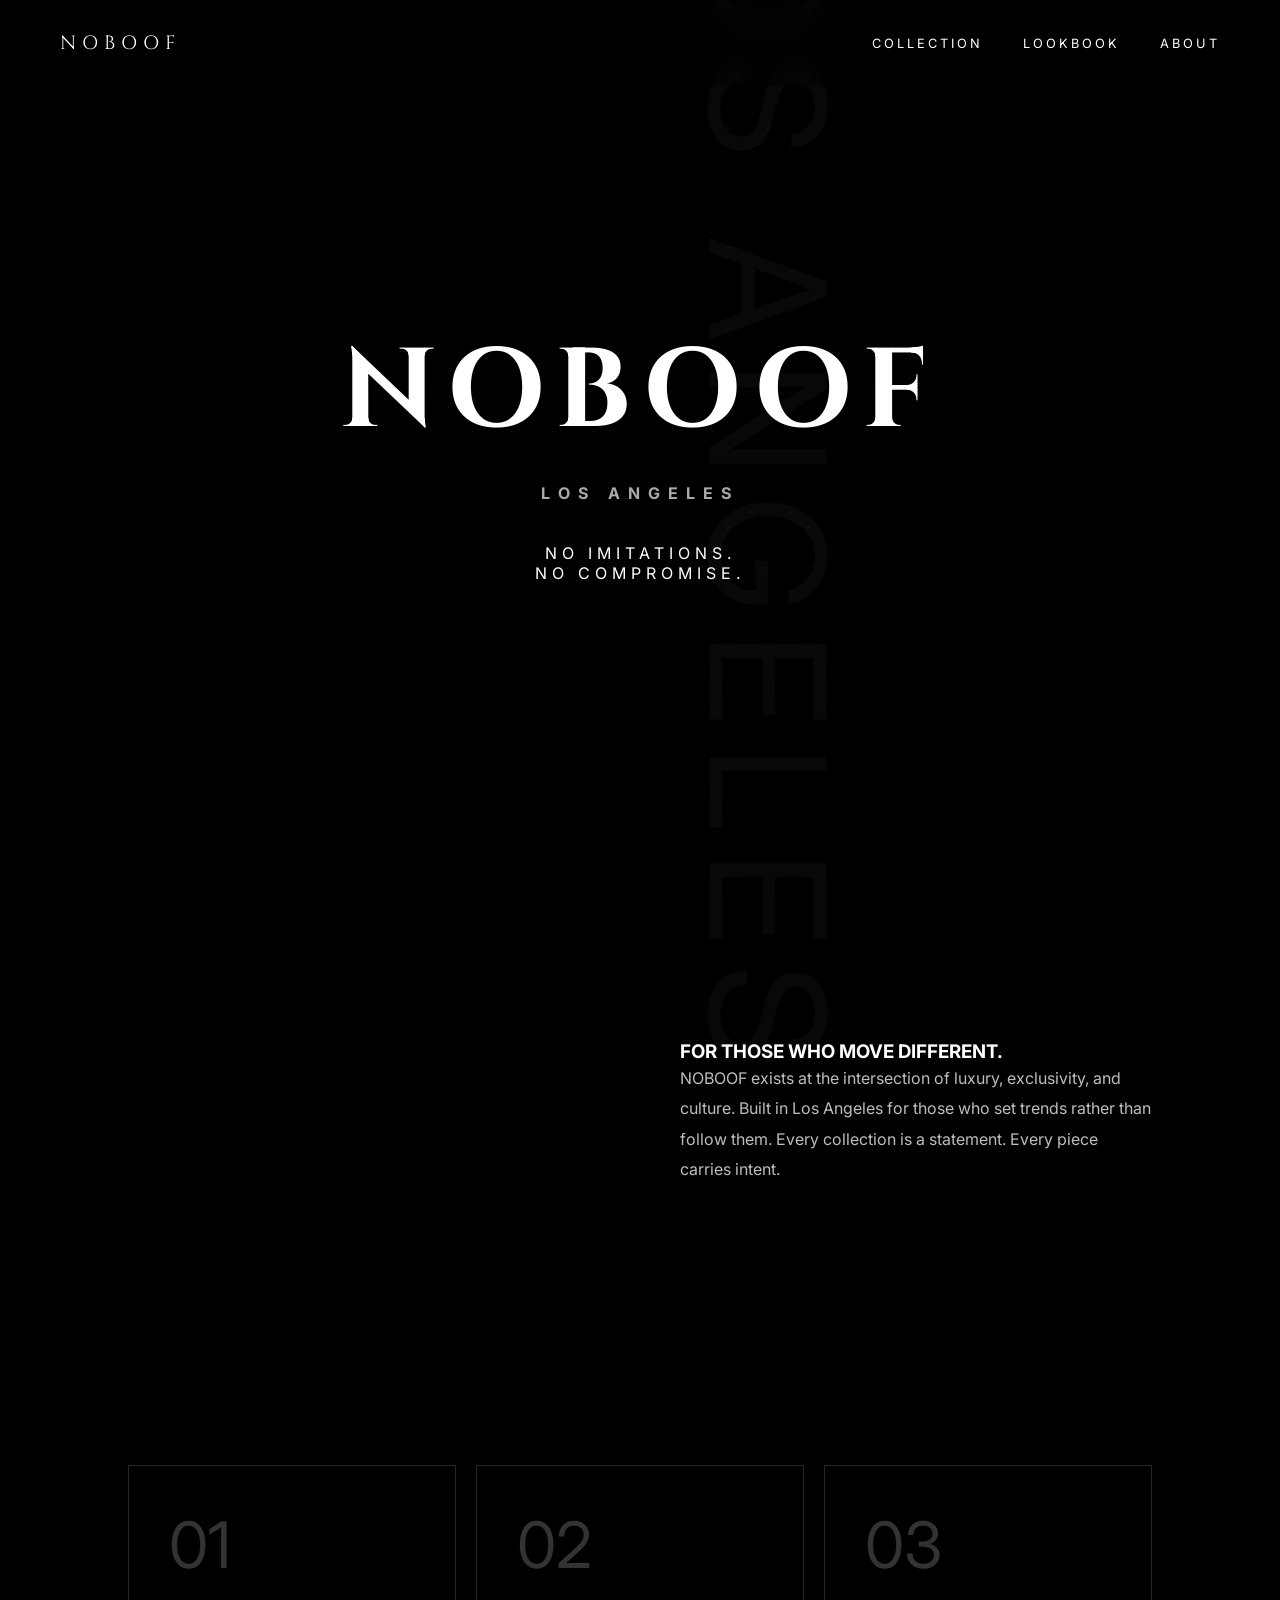
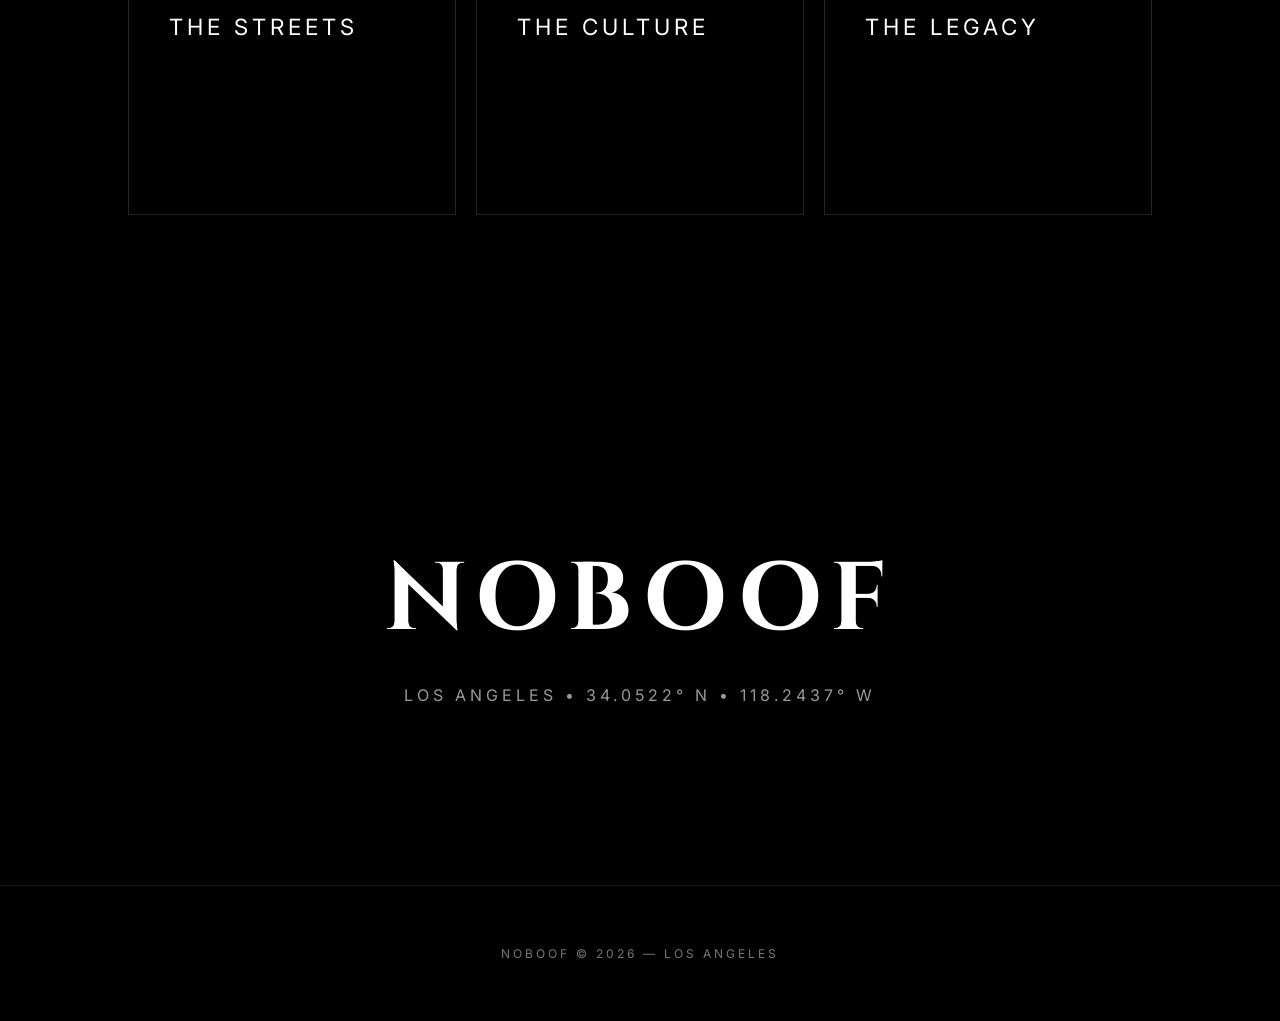
==== index.html @ e92925f7 "Create index.html" ====
<!DOCTYPE html>
<html lang="en">
<head>
<meta charset="UTF-8">
<meta name="viewport" content="width=device-width, initial-scale=1.0">
<title>NOBOOF | Los Angeles</title>

<link rel="preconnect" href="https://fonts.googleapis.com">
<link rel="preconnect" href="https://fonts.gstatic.com" crossorigin>
<link href="https://fonts.googleapis.com/css2?family=Cinzel:wght@400;500;700&family=Inter:wght@300;400;500&display=swap" rel="stylesheet">

<style>

*{
    margin:0;
    padding:0;
    box-sizing:border-box;
}

html{
    scroll-behavior:smooth;
}

body{
    background:#000;
    color:#fff;
    font-family:'Inter',sans-serif;
    overflow-x:hidden;
}

/* Grain Overlay */

body::before{
    content:"";
    position:fixed;
    inset:0;
    opacity:.05;
    pointer-events:none;
    background-image:
    radial-gradient(circle at 20% 20%,white 1px,transparent 1px),
    radial-gradient(circle at 80% 80%,white 1px,transparent 1px);
    background-size:40px 40px;
}

/* Navigation */

nav{
    position:fixed;
    top:0;
    left:0;
    width:100%;
    padding:30px 60px;
    display:flex;
    justify-content:space-between;
    align-items:center;
    z-index:100;
    backdrop-filter:blur(12px);
}

.logo{
    font-family:'Cinzel',serif;
    letter-spacing:6px;
    font-size:1.2rem;
}

.nav-links{
    display:flex;
    gap:40px;
    text-transform:uppercase;
    font-size:.8rem;
    letter-spacing:3px;
}

.nav-links a{
    color:white;
    text-decoration:none;
}

/* Hero */

.hero{
    height:100vh;
    display:flex;
    align-items:center;
    justify-content:center;
    text-align:center;
    position:relative;
}

.hero-content{
    z-index:2;
}

.hero h1{
    font-family:'Cinzel',serif;
    font-size:7rem;
    letter-spacing:12px;
    font-weight:700;
}

.hero h2{
    font-size:1rem;
    letter-spacing:8px;
    margin-top:15px;
    color:#aaa;
}

.hero p{
    margin-top:40px;
    font-size:1rem;
    letter-spacing:5px;
    text-transform:uppercase;
}

.bg-text{
    position:absolute;
    right:-120px;
    top:50%;
    transform:translateY(-50%) rotate(90deg);
    font-size:10rem;
    color:rgba(255,255,255,.03);
    letter-spacing:20px;
    white-space:nowrap;
}

/* Section */

.section{
    padding:140px 10%;
}

.split{
    display:grid;
    grid-template-columns:1fr 1fr;
    gap:80px;
    align-items:center;
}

<div class="image-box">
    <img src="noboof-shirt.jpg" alt="NOBOOF Model">
</div>
    .image-box{
    height:600px;
    overflow:hidden;
    border:1px solid rgba(255,255,255,.15);
}

.image-box img{
    width:100%;
    height:100%;
    object-fit:cover;
    display:block;
}.image-box img{
    width:100%;
    height:100%;
    object-fit:cover;
    filter:contrast(1.05) brightness(.95);
    transition:.6s ease;
}

.image-box:hover img{
    transform:scale(1.03);
}
}

.statement h3{
    font-family:'Cinzel',serif;
    font-size:3rem;
    margin-bottom:30px;
}

.statement p{
    color:#bdbdbd;
    line-height:1.9;
    max-width:500px;
}

/* Panels */

.panels{
    display:grid;
    grid-template-columns:repeat(3,1fr);
    gap:20px;
}

.panel{
    border:1px solid rgba(255,255,255,.15);
    min-height:350px;
    padding:40px;
    transition:.4s;
}

.panel:hover{
    background:#fff;
    color:#000;
}

.panel-number{
    font-size:4rem;
    opacity:.2;
}

.panel-title{
    margin-top:30px;
    font-size:1.4rem;
    letter-spacing:4px;
}

/* Coordinates */

.coordinates{
    text-align:center;
    padding:180px 10%;
}

.coordinates h2{
    font-family:'Cinzel',serif;
    font-size:6rem;
    letter-spacing:10px;
}

.coordinates p{
    margin-top:20px;
    color:#999;
    letter-spacing:4px;
}

/* Footer */

footer{
    text-align:center;
    padding:60px;
    border-top:1px solid rgba(255,255,255,.1);
    color:#777;
    letter-spacing:3px;
    text-transform:uppercase;
    font-size:.75rem;
}

@media(max-width:900px){

.hero h1{
    font-size:4rem;
}

.split{
    grid-template-columns:1fr;
}

.panels{
    grid-template-columns:1fr;
}

.coordinates h2{
    font-size:3rem;
}

nav{
    padding:20px;
}

.nav-links{
    gap:15px;
    font-size:.65rem;
}

}

</style>
</head>

<body>

<nav>
    <div class="logo">NOBOOF</div>

    <div class="nav-links">
        <a href="#">Collection</a>
        <a href="#">Lookbook</a>
        <a href="#">About</a>
    </div>
</nav>

<section class="hero">

    <div class="bg-text">
        LOS ANGELES
    </div>

    <div class="hero-content">
        <h1>NOBOOF</h1>

        <h2>LOS ANGELES</h2>

        <p>
            No Imitations.<br>
            No Compromise.
        </p>
    </div>

</section>

<section class="section">

    <div class="split">

        <div class="image-box"></div>

        <div class="statement">

            <h3>
                FOR THOSE WHO MOVE DIFFERENT.
            </h3>

            <p>
                NOBOOF exists at the intersection of luxury,
                exclusivity, and culture. Built in Los Angeles
                for those who set trends rather than follow them.
                Every collection is a statement. Every piece
                carries intent.
            </p>

        </div>

    </div>

</section>

<section class="section">

    <div class="panels">

        <div class="panel">
            <div class="panel-number">01</div>
            <div class="panel-title">THE STREETS</div>
        </div>

        <div class="panel">
            <div class="panel-number">02</div>
            <div class="panel-title">THE CULTURE</div>
        </div>

        <div class="panel">
            <div class="panel-number">03</div>
            <div class="panel-title">THE LEGACY</div>
        </div>

    </div>

</section>

<section class="coordinates">

    <h2>NOBOOF</h2>

    <p>
        LOS ANGELES • 34.0522° N • 118.2437° W
    </p>

</section>

<footer>
    NOBOOF © 2026 — LOS ANGELES
</footer>

</body>
</html>
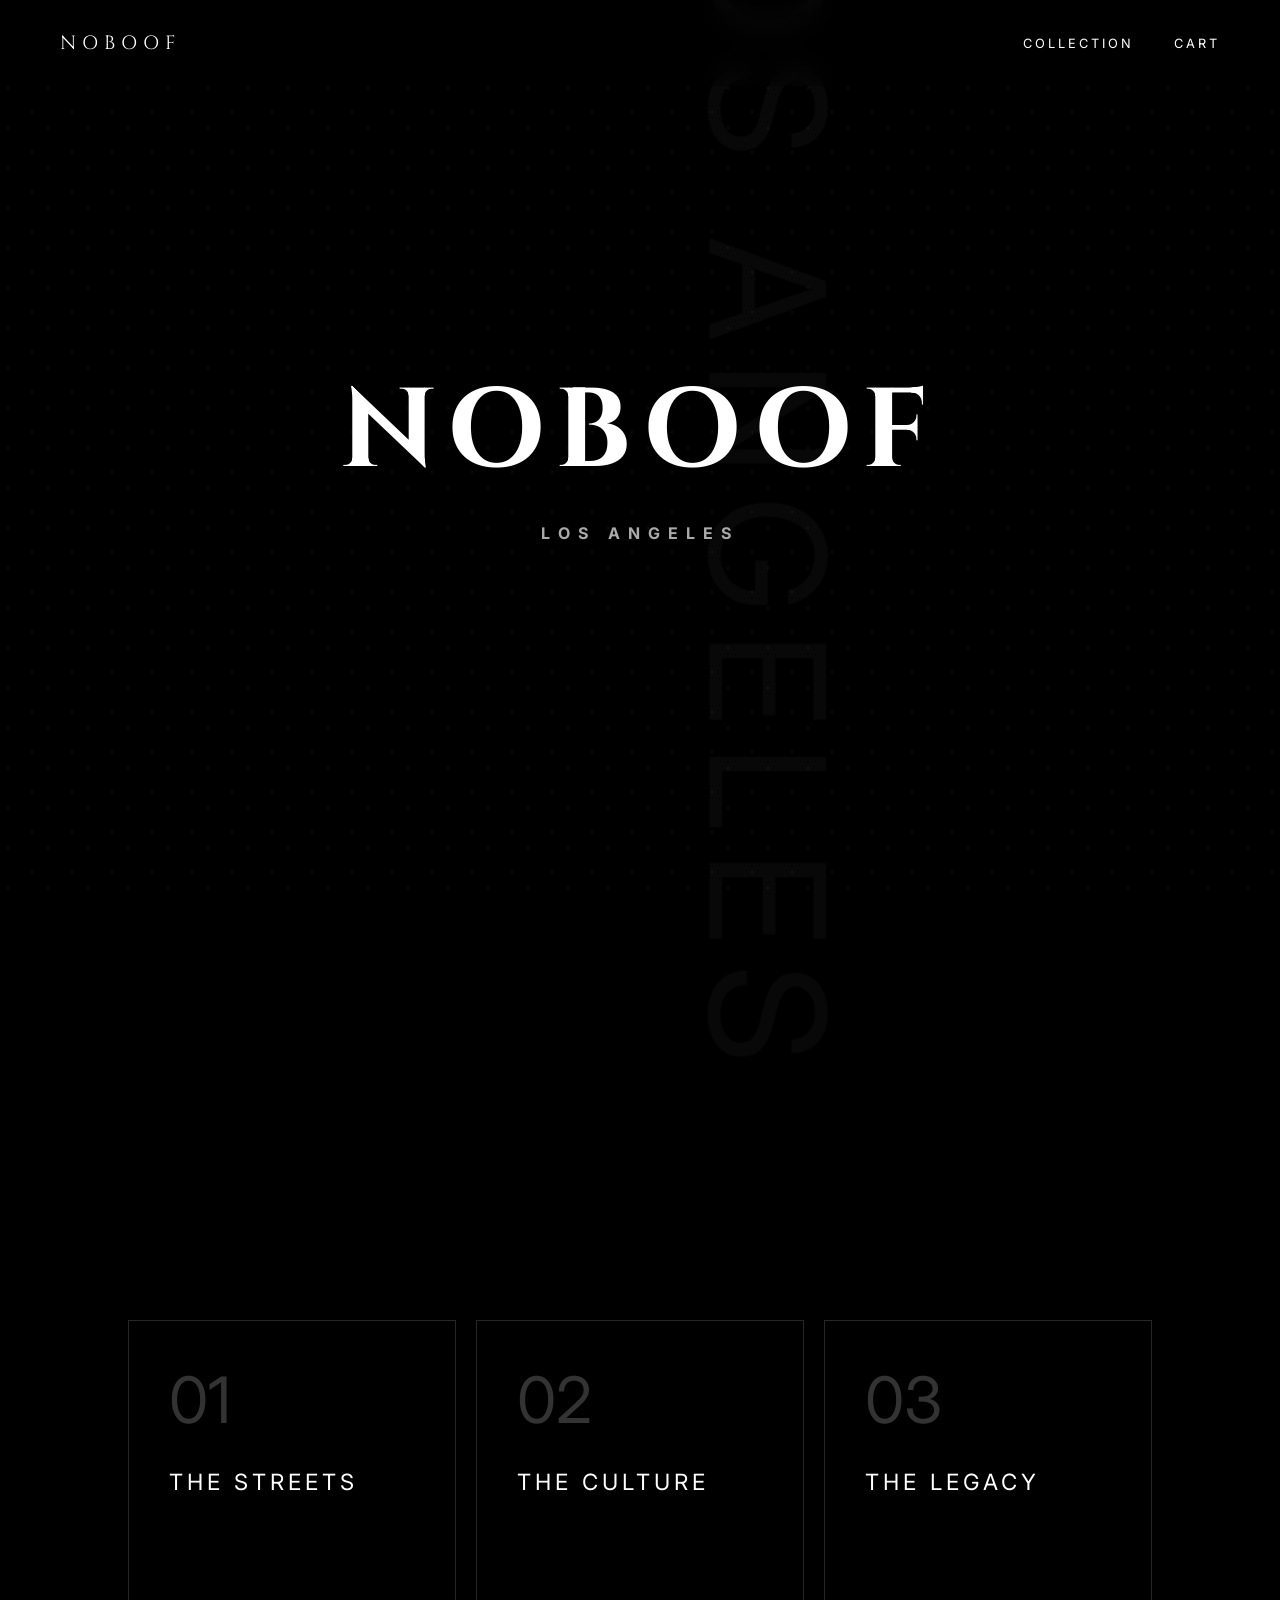
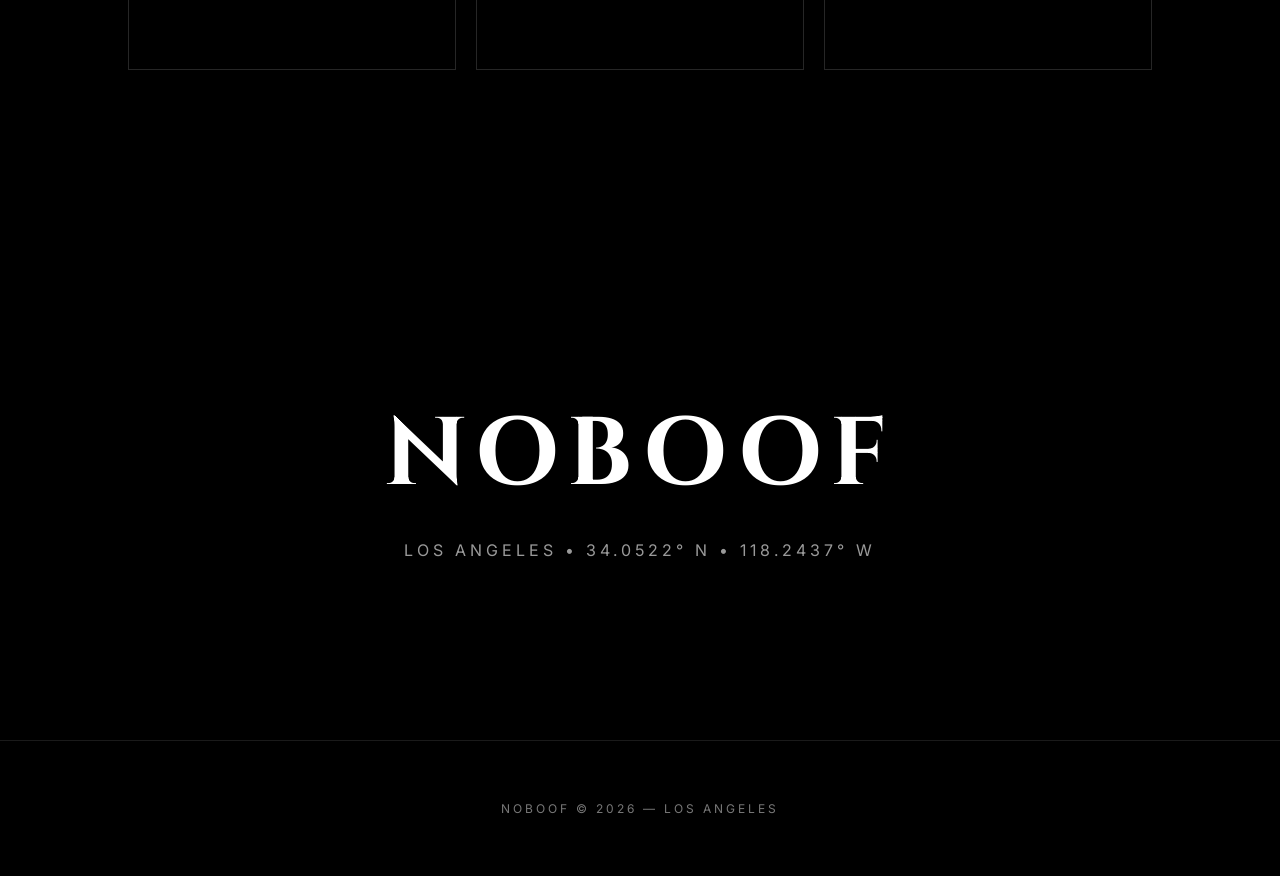
==== commit 01bf247a: "Update index.html" ====
--- a/index.html
+++ b/index.html
@@ -276,8 +276,7 @@
 
     <div class="nav-links">
         <a href="#">Collection</a>
-        <a href="#">Lookbook</a>
-        <a href="#">About</a>
+        <a href="#">Cart</a>
     </div>
 </nav>
 
@@ -292,12 +291,6 @@
 
         <h2>LOS ANGELES</h2>
 
-        <p>
-            No Imitations.<br>
-            No Compromise.
-        </p>
-    </div>
-
 </section>
 
 <section class="section">
@@ -306,25 +299,7 @@
 
         <div class="image-box"></div>
 
-        <div class="statement">
-
-            <h3>
-                FOR THOSE WHO MOVE DIFFERENT.
-            </h3>
-
-            <p>
-                NOBOOF exists at the intersection of luxury,
-                exclusivity, and culture. Built in Los Angeles
-                for those who set trends rather than follow them.
-                Every collection is a statement. Every piece
-                carries intent.
-            </p>
-
-        </div>
-
-    </div>
-
-</section>
+        </section>
 
 <section class="section">
 
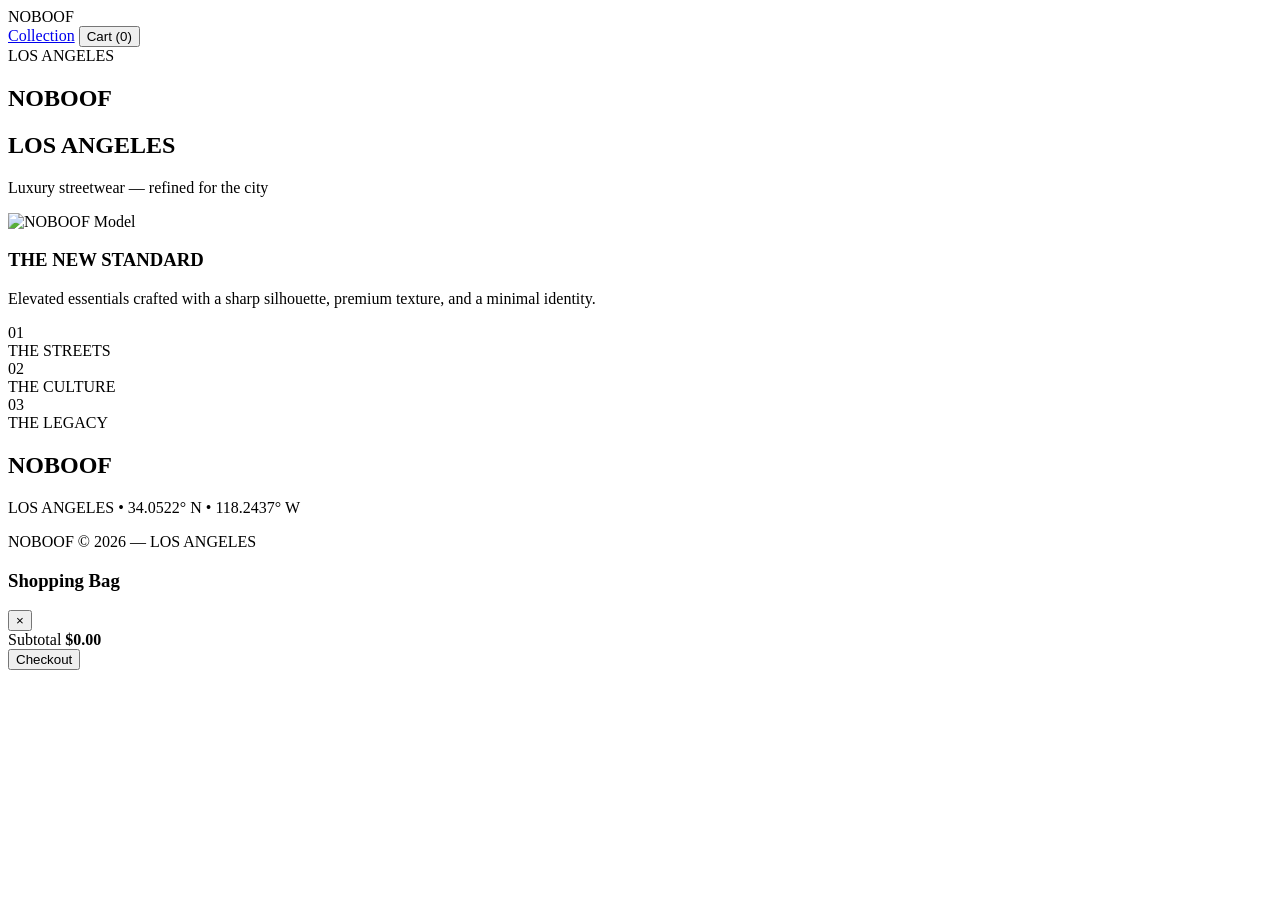
==== commit c8d68fc0: "Update index.html" ====
--- a/index.html
+++ b/index.html
@@ -1,342 +1,102 @@
 <!DOCTYPE html>
 <html lang="en">
 <head>
-<meta charset="UTF-8">
-<meta name="viewport" content="width=device-width, initial-scale=1.0">
-<title>NOBOOF | Los Angeles</title>
+  <meta charset="UTF-8" />
+  <meta name="viewport" content="width=device-width, initial-scale=1.0" />
+  <title>NOBOOF | Los Angeles</title>
 
-<link rel="preconnect" href="https://fonts.googleapis.com">
-<link rel="preconnect" href="https://fonts.gstatic.com" crossorigin>
-<link href="https://fonts.googleapis.com/css2?family=Cinzel:wght@400;500;700&family=Inter:wght@300;400;500&display=swap" rel="stylesheet">
+  <link rel="preconnect" href="https://fonts.googleapis.com">
+  <link rel="preconnect" href="https://fonts.gstatic.com" crossorigin>
+  <link href="https://fonts.googleapis.com/css2?family=Cinzel:wght@400;500;700&family=Inter:wght@300;400;500&display=swap" rel="stylesheet">
 
-<style>
-
-*{
-    margin:0;
-    padding:0;
-    box-sizing:border-box;
-}
-
-html{
-    scroll-behavior:smooth;
-}
-
-body{
-    background:#000;
-    color:#fff;
-    font-family:'Inter',sans-serif;
-    overflow-x:hidden;
-}
-
-/* Grain Overlay */
-
-body::before{
-    content:"";
-    position:fixed;
-    inset:0;
-    opacity:.05;
-    pointer-events:none;
-    background-image:
-    radial-gradient(circle at 20% 20%,white 1px,transparent 1px),
-    radial-gradient(circle at 80% 80%,white 1px,transparent 1px);
-    background-size:40px 40px;
-}
-
-/* Navigation */
-
-nav{
-    position:fixed;
-    top:0;
-    left:0;
-    width:100%;
-    padding:30px 60px;
-    display:flex;
-    justify-content:space-between;
-    align-items:center;
-    z-index:100;
-    backdrop-filter:blur(12px);
-}
-
-.logo{
-    font-family:'Cinzel',serif;
-    letter-spacing:6px;
-    font-size:1.2rem;
-}
-
-.nav-links{
-    display:flex;
-    gap:40px;
-    text-transform:uppercase;
-    font-size:.8rem;
-    letter-spacing:3px;
-}
-
-.nav-links a{
-    color:white;
-    text-decoration:none;
-}
-
-/* Hero */
-
-.hero{
-    height:100vh;
-    display:flex;
-    align-items:center;
-    justify-content:center;
-    text-align:center;
-    position:relative;
-}
-
-.hero-content{
-    z-index:2;
-}
-
-.hero h1{
-    font-family:'Cinzel',serif;
-    font-size:7rem;
-    letter-spacing:12px;
-    font-weight:700;
-}
-
-.hero h2{
-    font-size:1rem;
-    letter-spacing:8px;
-    margin-top:15px;
-    color:#aaa;
-}
-
-.hero p{
-    margin-top:40px;
-    font-size:1rem;
-    letter-spacing:5px;
-    text-transform:uppercase;
-}
-
-.bg-text{
-    position:absolute;
-    right:-120px;
-    top:50%;
-    transform:translateY(-50%) rotate(90deg);
-    font-size:10rem;
-    color:rgba(255,255,255,.03);
-    letter-spacing:20px;
-    white-space:nowrap;
-}
-
-/* Section */
-
-.section{
-    padding:140px 10%;
-}
-
-.split{
-    display:grid;
-    grid-template-columns:1fr 1fr;
-    gap:80px;
-    align-items:center;
-}
-
-<div class="image-box">
-    <img src="noboof-shirt.jpg" alt="NOBOOF Model">
-</div>
-    .image-box{
-    height:600px;
-    overflow:hidden;
-    border:1px solid rgba(255,255,255,.15);
-}
-
-.image-box img{
-    width:100%;
-    height:100%;
-    object-fit:cover;
-    display:block;
-}.image-box img{
-    width:100%;
-    height:100%;
-    object-fit:cover;
-    filter:contrast(1.05) brightness(.95);
-    transition:.6s ease;
-}
-
-.image-box:hover img{
-    transform:scale(1.03);
-}
-}
-
-.statement h3{
-    font-family:'Cinzel',serif;
-    font-size:3rem;
-    margin-bottom:30px;
-}
-
-.statement p{
-    color:#bdbdbd;
-    line-height:1.9;
-    max-width:500px;
-}
-
-/* Panels */
-
-.panels{
-    display:grid;
-    grid-template-columns:repeat(3,1fr);
-    gap:20px;
-}
-
-.panel{
-    border:1px solid rgba(255,255,255,.15);
-    min-height:350px;
-    padding:40px;
-    transition:.4s;
-}
-
-.panel:hover{
-    background:#fff;
-    color:#000;
-}
-
-.panel-number{
-    font-size:4rem;
-    opacity:.2;
-}
-
-.panel-title{
-    margin-top:30px;
-    font-size:1.4rem;
-    letter-spacing:4px;
-}
-
-/* Coordinates */
-
-.coordinates{
-    text-align:center;
-    padding:180px 10%;
-}
-
-.coordinates h2{
-    font-family:'Cinzel',serif;
-    font-size:6rem;
-    letter-spacing:10px;
-}
-
-.coordinates p{
-    margin-top:20px;
-    color:#999;
-    letter-spacing:4px;
-}
-
-/* Footer */
-
-footer{
-    text-align:center;
-    padding:60px;
-    border-top:1px solid rgba(255,255,255,.1);
-    color:#777;
-    letter-spacing:3px;
-    text-transform:uppercase;
-    font-size:.75rem;
-}
-
-@media(max-width:900px){
-
-.hero h1{
-    font-size:4rem;
-}
-
-.split{
-    grid-template-columns:1fr;
-}
-
-.panels{
-    grid-template-columns:1fr;
-}
-
-.coordinates h2{
-    font-size:3rem;
-}
-
-nav{
-    padding:20px;
-}
-
-.nav-links{
-    gap:15px;
-    font-size:.65rem;
-}
-
-}
-
-</style>
+  <link rel="stylesheet" href="/style.css" />
+  <script src="https://js.stripe.com/v3/"></script>
+  <script type="module" src="/app.js" defer></script>
 </head>
-
 <body>
-
-<nav>
+  <nav>
     <div class="logo">NOBOOF</div>
 
     <div class="nav-links">
-        <a href="#">Collection</a>
-        <a href="#">Cart</a>
+      <a href="#collection">Collection</a>
+      <button id="cartToggle" class="nav-button" type="button">Cart (<span id="cartCount">0</span>)</button>
     </div>
-</nav>
+  </nav>
 
-<section class="hero">
+  <section class="hero">
+    <div class="bg-text">LOS ANGELES</div>
 
-    <div class="bg-text">
-        LOS ANGELES
+    <div class="hero-content">
+      <h1>NOBOOF</h1>
+      <h2>LOS ANGELES</h2>
+      <p>Luxury streetwear — refined for the city</p>
+    </div>
+  </section>
+
+  <section class="section" id="collection">
+    <div class="split">
+      <div class="image-box">
+        <img src="noboof-shirt.jpg" alt="NOBOOF Model" />
+      </div>
+
+      <div class="statement">
+        <h3>THE NEW STANDARD</h3>
+        <p>
+          Elevated essentials crafted with a sharp silhouette, premium texture, and a minimal identity.
+        </p>
+      </div>
+    </div>
+  </section>
+
+  <section class="section">
+    <div class="product-grid" id="productGrid"></div>
+  </section>
+
+  <section class="section">
+    <div class="panels">
+      <div class="panel">
+        <div class="panel-number">01</div>
+        <div class="panel-title">THE STREETS</div>
+      </div>
+
+      <div class="panel">
+        <div class="panel-number">02</div>
+        <div class="panel-title">THE CULTURE</div>
+      </div>
+
+      <div class="panel">
+        <div class="panel-number">03</div>
+        <div class="panel-title">THE LEGACY</div>
+      </div>
+    </div>
+  </section>
+
+  <section class="coordinates">
+    <h2>NOBOOF</h2>
+    <p>LOS ANGELES • 34.0522° N • 118.2437° W</p>
+  </section>
+
+  <footer>
+    NOBOOF © 2026 — LOS ANGELES
+  </footer>
+
+  <aside class="cart-drawer" id="cartDrawer" aria-hidden="true">
+    <div class="cart-header">
+      <h3>Shopping Bag</h3>
+      <button id="cartClose" type="button" aria-label="Close cart">×</button>
     </div>
 
-    <div class="hero-content">
-        <h1>NOBOOF</h1>
+    <div id="cartItems" class="cart-items"></div>
 
-        <h2>LOS ANGELES</h2>
+    <div class="cart-summary">
+      <div class="cart-row">
+        <span>Subtotal</span>
+        <strong id="cartSubtotal">$0.00</strong>
+      </div>
 
-</section>
-
-<section class="section">
-
-    <div class="split">
-
-        <div class="image-box"></div>
-
-        </section>
-
-<section class="section">
-
-    <div class="panels">
-
-        <div class="panel">
-            <div class="panel-number">01</div>
-            <div class="panel-title">THE STREETS</div>
-        </div>
-
-        <div class="panel">
-            <div class="panel-number">02</div>
-            <div class="panel-title">THE CULTURE</div>
-        </div>
-
-        <div class="panel">
-            <div class="panel-number">03</div>
-            <div class="panel-title">THE LEGACY</div>
-        </div>
-
+      <button id="checkoutBtn" class="checkout-btn" type="button">Checkout</button>
+      <div id="checkoutMount"></div>
     </div>
-
-</section>
-
-<section class="coordinates">
-
-    <h2>NOBOOF</h2>
-
-    <p>
-        LOS ANGELES • 34.0522° N • 118.2437° W
-    </p>
-
-</section>
-
-<footer>
-    NOBOOF © 2026 — LOS ANGELES
-</footer>
-
+  </aside>
 </body>
 </html>
--- a/style.css
+++ b/style.css
@@ -0,0 +1,185 @@
+/* ============================================
+   NOBOOF — MAIN JS (main.js)
+   Navigation, cursor, animations, UX
+   ============================================ */
+
+document.addEventListener('DOMContentLoaded', () => {
+
+  // ─── LOADER ───────────────────────────────
+  const loader = document.querySelector('.loader');
+  if (loader) {
+    setTimeout(() => {
+      loader.classList.add('hidden');
+      document.body.style.overflow = '';
+    }, 1800);
+    document.body.style.overflow = 'hidden';
+  }
+
+  // ─── CUSTOM CURSOR ────────────────────────
+  const cursor = document.querySelector('.cursor');
+  const follower = document.querySelector('.cursor-follower');
+
+  if (cursor && follower) {
+    let mouseX = 0, mouseY = 0;
+    let followerX = 0, followerY = 0;
+
+    document.addEventListener('mousemove', e => {
+      mouseX = e.clientX;
+      mouseY = e.clientY;
+      cursor.style.left = mouseX + 'px';
+      cursor.style.top = mouseY + 'px';
+    });
+
+    const animFollower = () => {
+      followerX += (mouseX - followerX) * 0.12;
+      followerY += (mouseY - followerY) * 0.12;
+      follower.style.left = followerX + 'px';
+      follower.style.top = followerY + 'px';
+      requestAnimationFrame(animFollower);
+    };
+    animFollower();
+
+    document.querySelectorAll('a, button, .product-card, .lookbook-item').forEach(el => {
+      el.addEventListener('mouseenter', () => follower.classList.add('hovering'));
+      el.addEventListener('mouseleave', () => follower.classList.remove('hovering'));
+    });
+  }
+
+  // ─── NAV SCROLL ───────────────────────────
+  const nav = document.querySelector('nav');
+  if (nav) {
+    window.addEventListener('scroll', () => {
+      nav.classList.toggle('scrolled', window.scrollY > 60);
+    });
+  }
+
+  // ─── MOBILE MENU ──────────────────────────
+  const toggle = document.querySelector('.nav-toggle');
+  const mobileMenu = document.querySelector('.mobile-menu');
+
+  if (toggle && mobileMenu) {
+    toggle.addEventListener('click', () => {
+      const isOpen = mobileMenu.classList.toggle('open');
+      toggle.setAttribute('aria-expanded', isOpen);
+      document.body.style.overflow = isOpen ? 'hidden' : '';
+      const spans = toggle.querySelectorAll('span');
+      if (isOpen) {
+        spans[0].style.transform = 'rotate(45deg) translate(4px, 4px)';
+        spans[1].style.opacity = '0';
+        spans[2].style.transform = 'rotate(-45deg) translate(4px, -4px)';
+      } else {
+        spans.forEach(s => { s.style.transform = ''; s.style.opacity = ''; });
+      }
+    });
+
+    mobileMenu.querySelectorAll('a').forEach(link => {
+      link.addEventListener('click', () => {
+        mobileMenu.classList.remove('open');
+        document.body.style.overflow = '';
+        const spans = toggle.querySelectorAll('span');
+        spans.forEach(s => { s.style.transform = ''; s.style.opacity = ''; });
+      });
+    });
+  }
+
+  // ─── SCROLL REVEAL ────────────────────────
+  const reveals = document.querySelectorAll('.reveal');
+  const revealObserver = new IntersectionObserver((entries) => {
+    entries.forEach(entry => {
+      if (entry.isIntersecting) {
+        entry.target.classList.add('visible');
+        revealObserver.unobserve(entry.target);
+      }
+    });
+  }, { threshold: 0.12 });
+
+  reveals.forEach(el => revealObserver.observe(el));
+
+  // ─── LOOKBOOK DRAG SCROLL ─────────────────
+  const lookbook = document.querySelector('.lookbook-scroll');
+  if (lookbook) {
+    let isDown = false;
+    let startX, scrollLeft;
+
+    lookbook.addEventListener('mousedown', e => {
+      isDown = true;
+      startX = e.pageX - lookbook.offsetLeft;
+      scrollLeft = lookbook.scrollLeft;
+    });
+
+    lookbook.addEventListener('mouseleave', () => isDown = false);
+    lookbook.addEventListener('mouseup', () => isDown = false);
+
+    lookbook.addEventListener('mousemove', e => {
+      if (!isDown) return;
+      e.preventDefault();
+      const x = e.pageX - lookbook.offsetLeft;
+      lookbook.scrollLeft = scrollLeft - (x - startX) * 1.5;
+    });
+
+    // Touch support
+    let touchStartX;
+    lookbook.addEventListener('touchstart', e => {
+      touchStartX = e.touches[0].pageX;
+      scrollLeft = lookbook.scrollLeft;
+    }, { passive: true });
+
+    lookbook.addEventListener('touchmove', e => {
+      const diff = touchStartX - e.touches[0].pageX;
+      lookbook.scrollLeft = scrollLeft + diff;
+    }, { passive: true });
+  }
+
+  // ─── PARALLAX HERO IMAGE ──────────────────
+  const heroImg = document.querySelector('.hero-image-container img');
+  if (heroImg) {
+    window.addEventListener('scroll', () => {
+      const offset = window.scrollY * 0.3;
+      heroImg.style.transform = `translateY(${offset}px)`;
+    });
+  }
+
+  // ─── FILTER BUTTONS (shop) ────────────────
+  const filterBtns = document.querySelectorAll('.filter-btn');
+  if (filterBtns.length) {
+    filterBtns.forEach(btn => {
+      btn.addEventListener('click', () => {
+        filterBtns.forEach(b => b.classList.remove('active'));
+        btn.classList.add('active');
+        const filter = btn.dataset.filter;
+        filterProducts(filter);
+      });
+    });
+  }
+
+  function filterProducts(filter) {
+    const cards = document.querySelectorAll('.shop-product-card');
+    cards.forEach(card => {
+      if (filter === 'all' || card.dataset.category === filter) {
+        card.style.display = '';
+        setTimeout(() => card.style.opacity = '1', 10);
+      } else {
+        card.style.opacity = '0';
+        setTimeout(() => card.style.display = 'none', 300);
+      }
+    });
+  }
+
+  // ─── CONTACT FORM ─────────────────────────
+  const contactForm = document.getElementById('contact-form');
+  if (contactForm) {
+    contactForm.addEventListener('submit', e => {
+      e.preventDefault();
+      const btn = contactForm.querySelector('.form-submit');
+      btn.textContent = 'SENT ✓';
+      btn.style.background = '#b8965a';
+      btn.style.color = '#0a0a0a';
+      setTimeout(() => {
+        btn.textContent = 'SEND MESSAGE';
+        btn.style.background = '';
+        btn.style.color = '';
+        contactForm.reset();
+      }, 3000);
+    });
+  }
+});
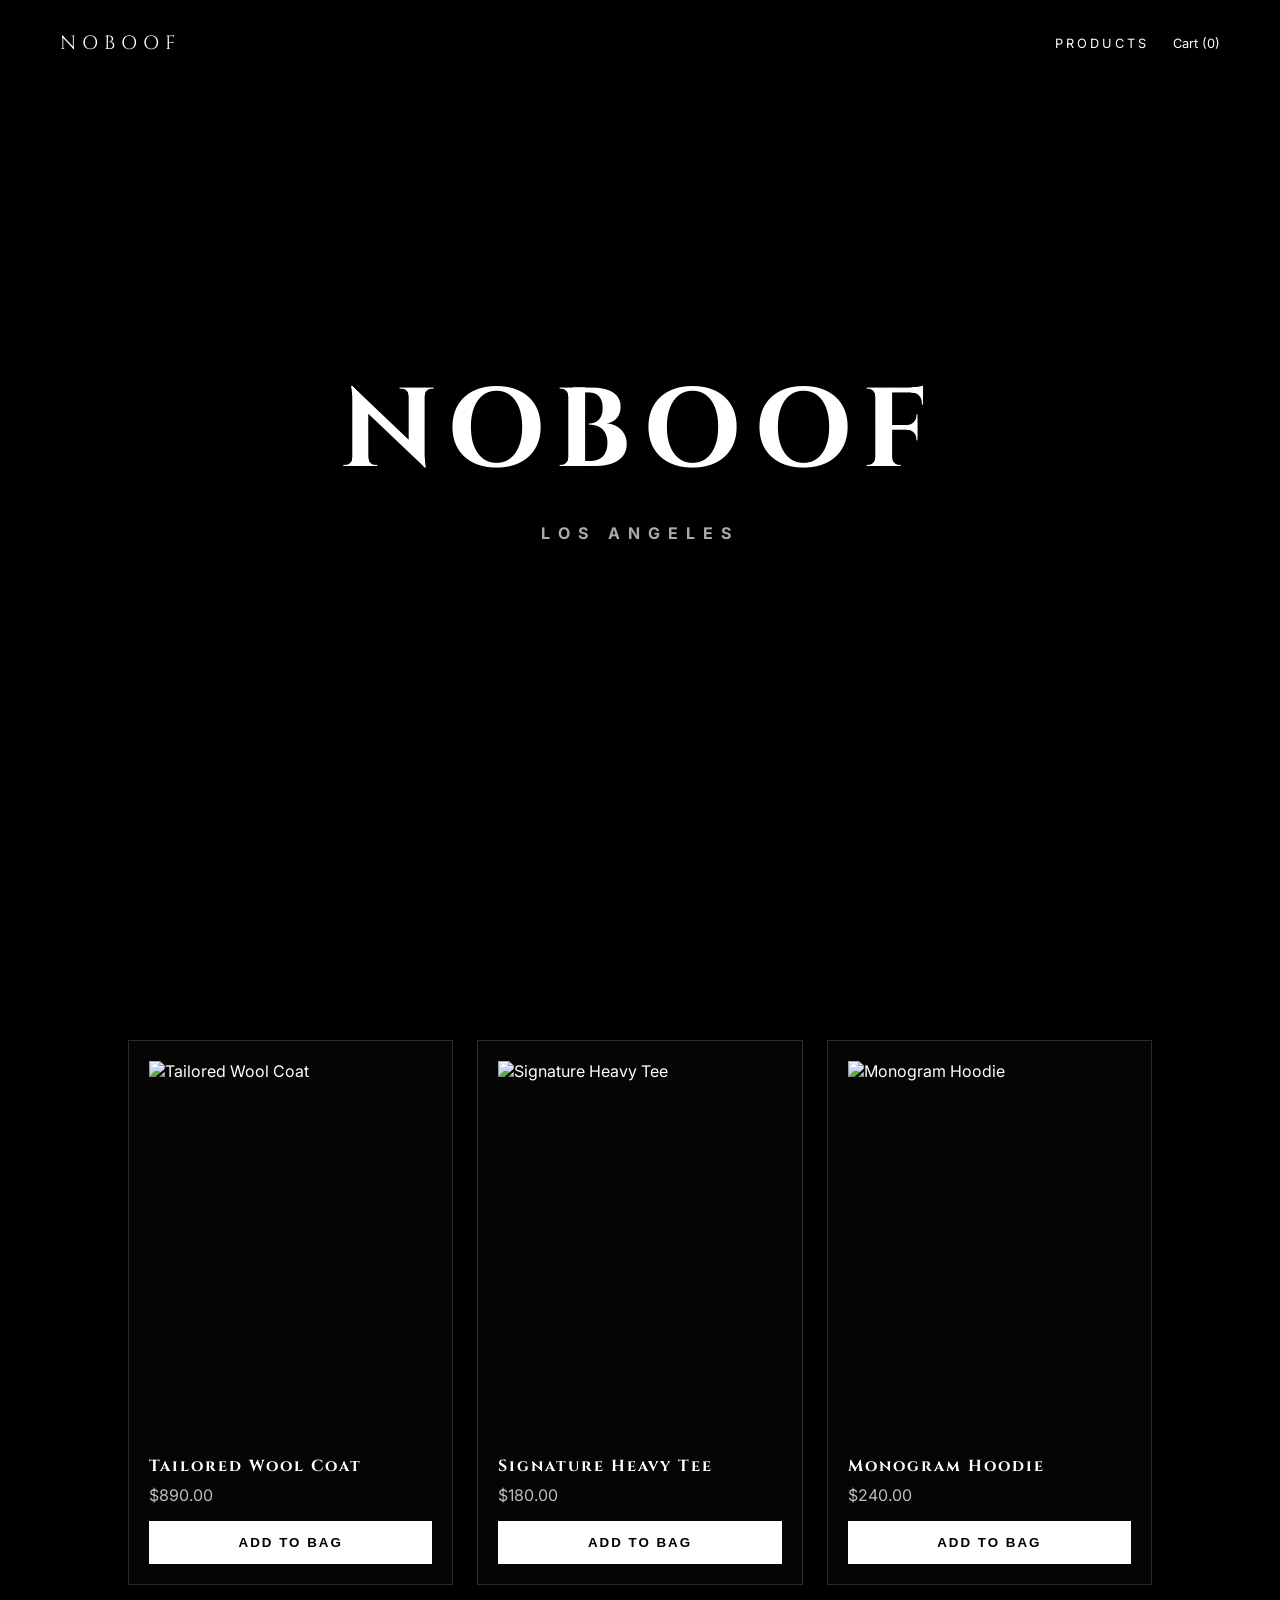
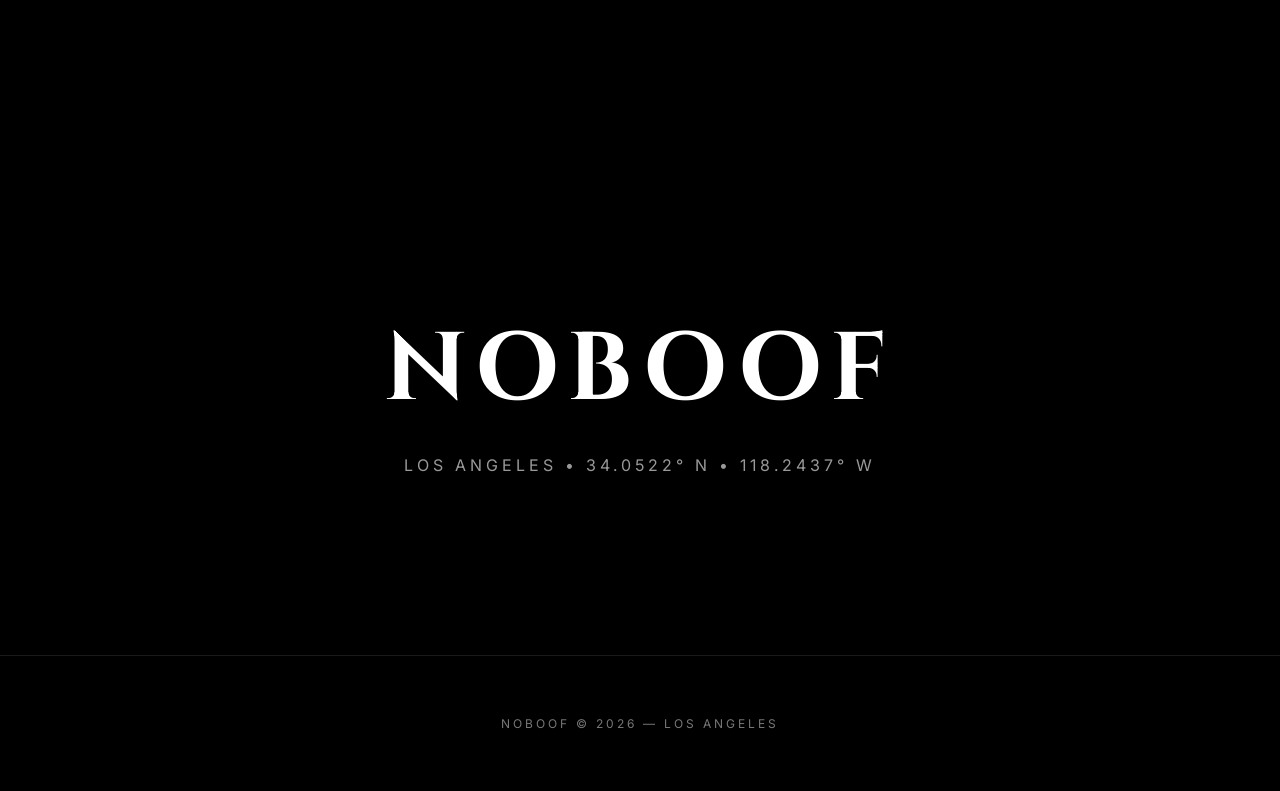
==== commit d2ee2c60: "Update index.html" ====
--- a/index.html
+++ b/index.html
@@ -18,57 +18,20 @@
     <div class="logo">NOBOOF</div>
 
     <div class="nav-links">
-      <a href="#collection">Collection</a>
+      <a href="#products">Products</a>
       <button id="cartToggle" class="nav-button" type="button">Cart (<span id="cartCount">0</span>)</button>
     </div>
   </nav>
 
   <section class="hero">
-    <div class="bg-text">LOS ANGELES</div>
-
     <div class="hero-content">
       <h1>NOBOOF</h1>
       <h2>LOS ANGELES</h2>
-      <p>Luxury streetwear — refined for the city</p>
     </div>
   </section>
 
-  <section class="section" id="collection">
-    <div class="split">
-      <div class="image-box">
-        <img src="noboof-shirt.jpg" alt="NOBOOF Model" />
-      </div>
-
-      <div class="statement">
-        <h3>THE NEW STANDARD</h3>
-        <p>
-          Elevated essentials crafted with a sharp silhouette, premium texture, and a minimal identity.
-        </p>
-      </div>
-    </div>
-  </section>
-
-  <section class="section">
+  <section class="section section-minimal" id="products">
     <div class="product-grid" id="productGrid"></div>
-  </section>
-
-  <section class="section">
-    <div class="panels">
-      <div class="panel">
-        <div class="panel-number">01</div>
-        <div class="panel-title">THE STREETS</div>
-      </div>
-
-      <div class="panel">
-        <div class="panel-number">02</div>
-        <div class="panel-title">THE CULTURE</div>
-      </div>
-
-      <div class="panel">
-        <div class="panel-number">03</div>
-        <div class="panel-title">THE LEGACY</div>
-      </div>
-    </div>
   </section>
 
   <section class="coordinates">
--- a/style.css
+++ b/style.css
@@ -1,185 +1,391 @@
-/* ============================================
-   NOBOOF — MAIN JS (main.js)
-   Navigation, cursor, animations, UX
-   ============================================ */
-
-document.addEventListener('DOMContentLoaded', () => {
-
-  // ─── LOADER ───────────────────────────────
-  const loader = document.querySelector('.loader');
-  if (loader) {
-    setTimeout(() => {
-      loader.classList.add('hidden');
-      document.body.style.overflow = '';
-    }, 1800);
-    document.body.style.overflow = 'hidden';
-  }
-
-  // ─── CUSTOM CURSOR ────────────────────────
-  const cursor = document.querySelector('.cursor');
-  const follower = document.querySelector('.cursor-follower');
-
-  if (cursor && follower) {
-    let mouseX = 0, mouseY = 0;
-    let followerX = 0, followerY = 0;
-
-    document.addEventListener('mousemove', e => {
-      mouseX = e.clientX;
-      mouseY = e.clientY;
-      cursor.style.left = mouseX + 'px';
-      cursor.style.top = mouseY + 'px';
-    });
-
-    const animFollower = () => {
-      followerX += (mouseX - followerX) * 0.12;
-      followerY += (mouseY - followerY) * 0.12;
-      follower.style.left = followerX + 'px';
-      follower.style.top = followerY + 'px';
-      requestAnimationFrame(animFollower);
-    };
-    animFollower();
-
-    document.querySelectorAll('a, button, .product-card, .lookbook-item').forEach(el => {
-      el.addEventListener('mouseenter', () => follower.classList.add('hovering'));
-      el.addEventListener('mouseleave', () => follower.classList.remove('hovering'));
-    });
-  }
-
-  // ─── NAV SCROLL ───────────────────────────
-  const nav = document.querySelector('nav');
-  if (nav) {
-    window.addEventListener('scroll', () => {
-      nav.classList.toggle('scrolled', window.scrollY > 60);
-    });
-  }
-
-  // ─── MOBILE MENU ──────────────────────────
-  const toggle = document.querySelector('.nav-toggle');
-  const mobileMenu = document.querySelector('.mobile-menu');
-
-  if (toggle && mobileMenu) {
-    toggle.addEventListener('click', () => {
-      const isOpen = mobileMenu.classList.toggle('open');
-      toggle.setAttribute('aria-expanded', isOpen);
-      document.body.style.overflow = isOpen ? 'hidden' : '';
-      const spans = toggle.querySelectorAll('span');
-      if (isOpen) {
-        spans[0].style.transform = 'rotate(45deg) translate(4px, 4px)';
-        spans[1].style.opacity = '0';
-        spans[2].style.transform = 'rotate(-45deg) translate(4px, -4px)';
-      } else {
-        spans.forEach(s => { s.style.transform = ''; s.style.opacity = ''; });
-      }
-    });
-
-    mobileMenu.querySelectorAll('a').forEach(link => {
-      link.addEventListener('click', () => {
-        mobileMenu.classList.remove('open');
-        document.body.style.overflow = '';
-        const spans = toggle.querySelectorAll('span');
-        spans.forEach(s => { s.style.transform = ''; s.style.opacity = ''; });
-      });
-    });
-  }
-
-  // ─── SCROLL REVEAL ────────────────────────
-  const reveals = document.querySelectorAll('.reveal');
-  const revealObserver = new IntersectionObserver((entries) => {
-    entries.forEach(entry => {
-      if (entry.isIntersecting) {
-        entry.target.classList.add('visible');
-        revealObserver.unobserve(entry.target);
-      }
-    });
-  }, { threshold: 0.12 });
-
-  reveals.forEach(el => revealObserver.observe(el));
-
-  // ─── LOOKBOOK DRAG SCROLL ─────────────────
-  const lookbook = document.querySelector('.lookbook-scroll');
-  if (lookbook) {
-    let isDown = false;
-    let startX, scrollLeft;
-
-    lookbook.addEventListener('mousedown', e => {
-      isDown = true;
-      startX = e.pageX - lookbook.offsetLeft;
-      scrollLeft = lookbook.scrollLeft;
-    });
-
-    lookbook.addEventListener('mouseleave', () => isDown = false);
-    lookbook.addEventListener('mouseup', () => isDown = false);
-
-    lookbook.addEventListener('mousemove', e => {
-      if (!isDown) return;
-      e.preventDefault();
-      const x = e.pageX - lookbook.offsetLeft;
-      lookbook.scrollLeft = scrollLeft - (x - startX) * 1.5;
-    });
-
-    // Touch support
-    let touchStartX;
-    lookbook.addEventListener('touchstart', e => {
-      touchStartX = e.touches[0].pageX;
-      scrollLeft = lookbook.scrollLeft;
-    }, { passive: true });
-
-    lookbook.addEventListener('touchmove', e => {
-      const diff = touchStartX - e.touches[0].pageX;
-      lookbook.scrollLeft = scrollLeft + diff;
-    }, { passive: true });
-  }
-
-  // ─── PARALLAX HERO IMAGE ──────────────────
-  const heroImg = document.querySelector('.hero-image-container img');
-  if (heroImg) {
-    window.addEventListener('scroll', () => {
-      const offset = window.scrollY * 0.3;
-      heroImg.style.transform = `translateY(${offset}px)`;
-    });
-  }
-
-  // ─── FILTER BUTTONS (shop) ────────────────
-  const filterBtns = document.querySelectorAll('.filter-btn');
-  if (filterBtns.length) {
-    filterBtns.forEach(btn => {
-      btn.addEventListener('click', () => {
-        filterBtns.forEach(b => b.classList.remove('active'));
-        btn.classList.add('active');
-        const filter = btn.dataset.filter;
-        filterProducts(filter);
-      });
-    });
-  }
-
-  function filterProducts(filter) {
-    const cards = document.querySelectorAll('.shop-product-card');
-    cards.forEach(card => {
-      if (filter === 'all' || card.dataset.category === filter) {
-        card.style.display = '';
-        setTimeout(() => card.style.opacity = '1', 10);
-      } else {
-        card.style.opacity = '0';
-        setTimeout(() => card.style.display = 'none', 300);
-      }
-    });
-  }
-
-  // ─── CONTACT FORM ─────────────────────────
-  const contactForm = document.getElementById('contact-form');
-  if (contactForm) {
-    contactForm.addEventListener('submit', e => {
-      e.preventDefault();
-      const btn = contactForm.querySelector('.form-submit');
-      btn.textContent = 'SENT ✓';
-      btn.style.background = '#b8965a';
-      btn.style.color = '#0a0a0a';
-      setTimeout(() => {
-        btn.textContent = 'SEND MESSAGE';
-        btn.style.background = '';
-        btn.style.color = '';
-        contactForm.reset();
-      }, 3000);
-    });
-  }
-});
+*{
+  margin:0;
+  padding:0;
+  box-sizing:border-box;
+}
+
+html{
+  scroll-behavior:smooth;
+}
+
+body{
+  background:#000;
+  color:#fff;
+  font-family:'Inter',sans-serif;
+  overflow-x:hidden;
+}
+
+body::before{
+  content:"";
+  position:fixed;
+  inset:0;
+  opacity:.05;
+  pointer-events:none;
+  background-image:
+    radial-gradient(circle at 20% 20%,white 1px,transparent 1px),
+    radial-gradient(circle at 80% 80%,white 1px,transparent 1px);
+  background-size:40px 40px;
+}
+
+nav{
+  position:fixed;
+  top:0;
+  left:0;
+  width:100%;
+  padding:30px 60px;
+  display:flex;
+  justify-content:space-between;
+  align-items:center;
+  z-index:100;
+  backdrop-filter:blur(12px);
+}
+
+.logo{
+  font-family:'Cinzel',serif;
+  letter-spacing:6px;
+  font-size:1.2rem;
+}
+
+.nav-links{
+  display:flex;
+  gap:24px;
+  align-items:center;
+  text-transform:uppercase;
+  font-size:.8rem;
+  letter-spacing:3px;
+}
+
+.nav-links a,
+.nav-button{
+  color:white;
+  text-decoration:none;
+  background:none;
+  border:none;
+  cursor:pointer;
+  font:inherit;
+}
+
+.hero{
+  height:100vh;
+  display:flex;
+  align-items:center;
+  justify-content:center;
+  text-align:center;
+  position:relative;
+  padding:0 20px;
+}
+
+.hero-content{
+  z-index:2;
+}
+
+.hero h1{
+  font-family:'Cinzel',serif;
+  font-size:7rem;
+  letter-spacing:12px;
+  font-weight:700;
+}
+
+.hero h2{
+  font-size:1rem;
+  letter-spacing:8px;
+  margin-top:15px;
+  color:#aaa;
+}
+
+.hero p{
+  margin-top:40px;
+  font-size:1rem;
+  letter-spacing:5px;
+  text-transform:uppercase;
+}
+
+.bg-text{
+  position:absolute;
+  right:-120px;
+  top:50%;
+  transform:translateY(-50%) rotate(90deg);
+  font-size:10rem;
+  color:rgba(255,255,255,.03);
+  letter-spacing:20px;
+  white-space:nowrap;
+}
+
+.section{
+  padding:140px 10%;
+}
+
+.split{
+  display:grid;
+  grid-template-columns:1fr 1fr;
+  gap:80px;
+  align-items:center;
+}
+
+.image-box{
+  height:600px;
+  overflow:hidden;
+  border:1px solid rgba(255,255,255,.15);
+}
+
+.image-box img{
+  width:100%;
+  height:100%;
+  object-fit:cover;
+  display:block;
+  filter:contrast(1.05) brightness(.95);
+  transition:.6s ease;
+}
+
+.image-box:hover img{
+  transform:scale(1.03);
+}
+
+.statement h3{
+  font-family:'Cinzel',serif;
+  font-size:3rem;
+  margin-bottom:30px;
+}
+
+.statement p{
+  color:#bdbdbd;
+  line-height:1.9;
+  max-width:500px;
+}
+
+.product-grid{
+  display:grid;
+  grid-template-columns:repeat(3,1fr);
+  gap:24px;
+}
+
+.product-card{
+  border:1px solid rgba(255,255,255,.15);
+  padding:20px;
+  background:rgba(255,255,255,.02);
+}
+
+.product-card img{
+  width:100%;
+  aspect-ratio:3/4;
+  object-fit:cover;
+  display:block;
+  margin-bottom:16px;
+}
+
+.product-card h4{
+  font-family:'Cinzel',serif;
+  letter-spacing:2px;
+  margin-bottom:8px;
+}
+
+.product-card p{
+  color:#bbb;
+  margin-bottom:16px;
+}
+
+.product-card button,
+.checkout-btn{
+  width:100%;
+  padding:14px 18px;
+  background:#fff;
+  color:#000;
+  border:none;
+  cursor:pointer;
+  text-transform:uppercase;
+  letter-spacing:2px;
+  font-weight:600;
+}
+
+.panels{
+  display:grid;
+  grid-template-columns:repeat(3,1fr);
+  gap:20px;
+}
+
+.panel{
+  border:1px solid rgba(255,255,255,.15);
+  min-height:350px;
+  padding:40px;
+  transition:.4s;
+}
+
+.panel:hover{
+  background:#fff;
+  color:#000;
+}
+
+.panel-number{
+  font-size:4rem;
+  opacity:.2;
+}
+
+.panel-title{
+  margin-top:30px;
+  font-size:1.4rem;
+  letter-spacing:4px;
+}
+
+.coordinates{
+  text-align:center;
+  padding:180px 10%;
+}
+
+.coordinates h2{
+  font-family:'Cinzel',serif;
+  font-size:6rem;
+  letter-spacing:10px;
+}
+
+.coordinates p{
+  margin-top:20px;
+  color:#999;
+  letter-spacing:4px;
+}
+
+footer{
+  text-align:center;
+  padding:60px;
+  border-top:1px solid rgba(255,255,255,.1);
+  color:#777;
+  letter-spacing:3px;
+  text-transform:uppercase;
+  font-size:.75rem;
+}
+
+.cart-drawer{
+  position:fixed;
+  top:0;
+  right:0;
+  width:min(420px,100vw);
+  height:100vh;
+  background:#0b0b0b;
+  border-left:1px solid rgba(255,255,255,.12);
+  padding:24px;
+  z-index:200;
+  transform:translateX(100%);
+  transition:transform .3s ease;
+  overflow:auto;
+}
+
+.cart-drawer.open{
+  transform:translateX(0);
+}
+
+.cart-header{
+  display:flex;
+  justify-content:space-between;
+  align-items:center;
+  margin-bottom:24px;
+}
+
+.cart-header button{
+  background:none;
+  border:none;
+  color:#fff;
+  font-size:2rem;
+  cursor:pointer;
+}
+
+.cart-items{
+  display:flex;
+  flex-direction:column;
+  gap:16px;
+}
+
+.cart-item{
+  display:grid;
+  grid-template-columns:80px 1fr;
+  gap:12px;
+  border-bottom:1px solid rgba(255,255,255,.08);
+  padding-bottom:16px;
+}
+
+.cart-item img{
+  width:80px;
+  height:100px;
+  object-fit:cover;
+}
+
+.cart-item h4{
+  font-size:1rem;
+  margin-bottom:6px;
+}
+
+.cart-item p{
+  color:#bbb;
+  margin-bottom:10px;
+}
+
+.cart-item input{
+  width:70px;
+  padding:8px;
+  margin-top:8px;
+}
+
+.remove-btn{
+  margin-top:10px;
+  background:none;
+  border:none;
+  color:#ddd;
+  cursor:pointer;
+  text-decoration:underline;
+}
+
+.cart-summary{
+  margin-top:20px;
+  border-top:1px solid rgba(255,255,255,.12);
+  padding-top:20px;
+}
+
+.cart-row{
+  display:flex;
+  justify-content:space-between;
+  margin-bottom:16px;
+}
+
+#checkoutMount{
+  margin-top:18px;
+}
+
+.embedded-checkout{
+  min-height:520px;
+  background:#111;
+  border:1px solid rgba(255,255,255,.1);
+}
+
+@media(max-width:900px){
+  .hero h1{
+    font-size:4rem;
+  }
+
+  .split{
+    grid-template-columns:1fr;
+  }
+
+  .product-grid,
+  .panels{
+    grid-template-columns:1fr;
+  }
+
+  .coordinates h2{
+    font-size:3rem;
+  }
+
+  nav{
+    padding:20px;
+  }
+
+  .nav-links{
+    gap:15px;
+    font-size:.65rem;
+  }
+
+  .bg-text{
+    display:none;
+  }
+
+  .image-box{
+    height:420px;
+  }
+}
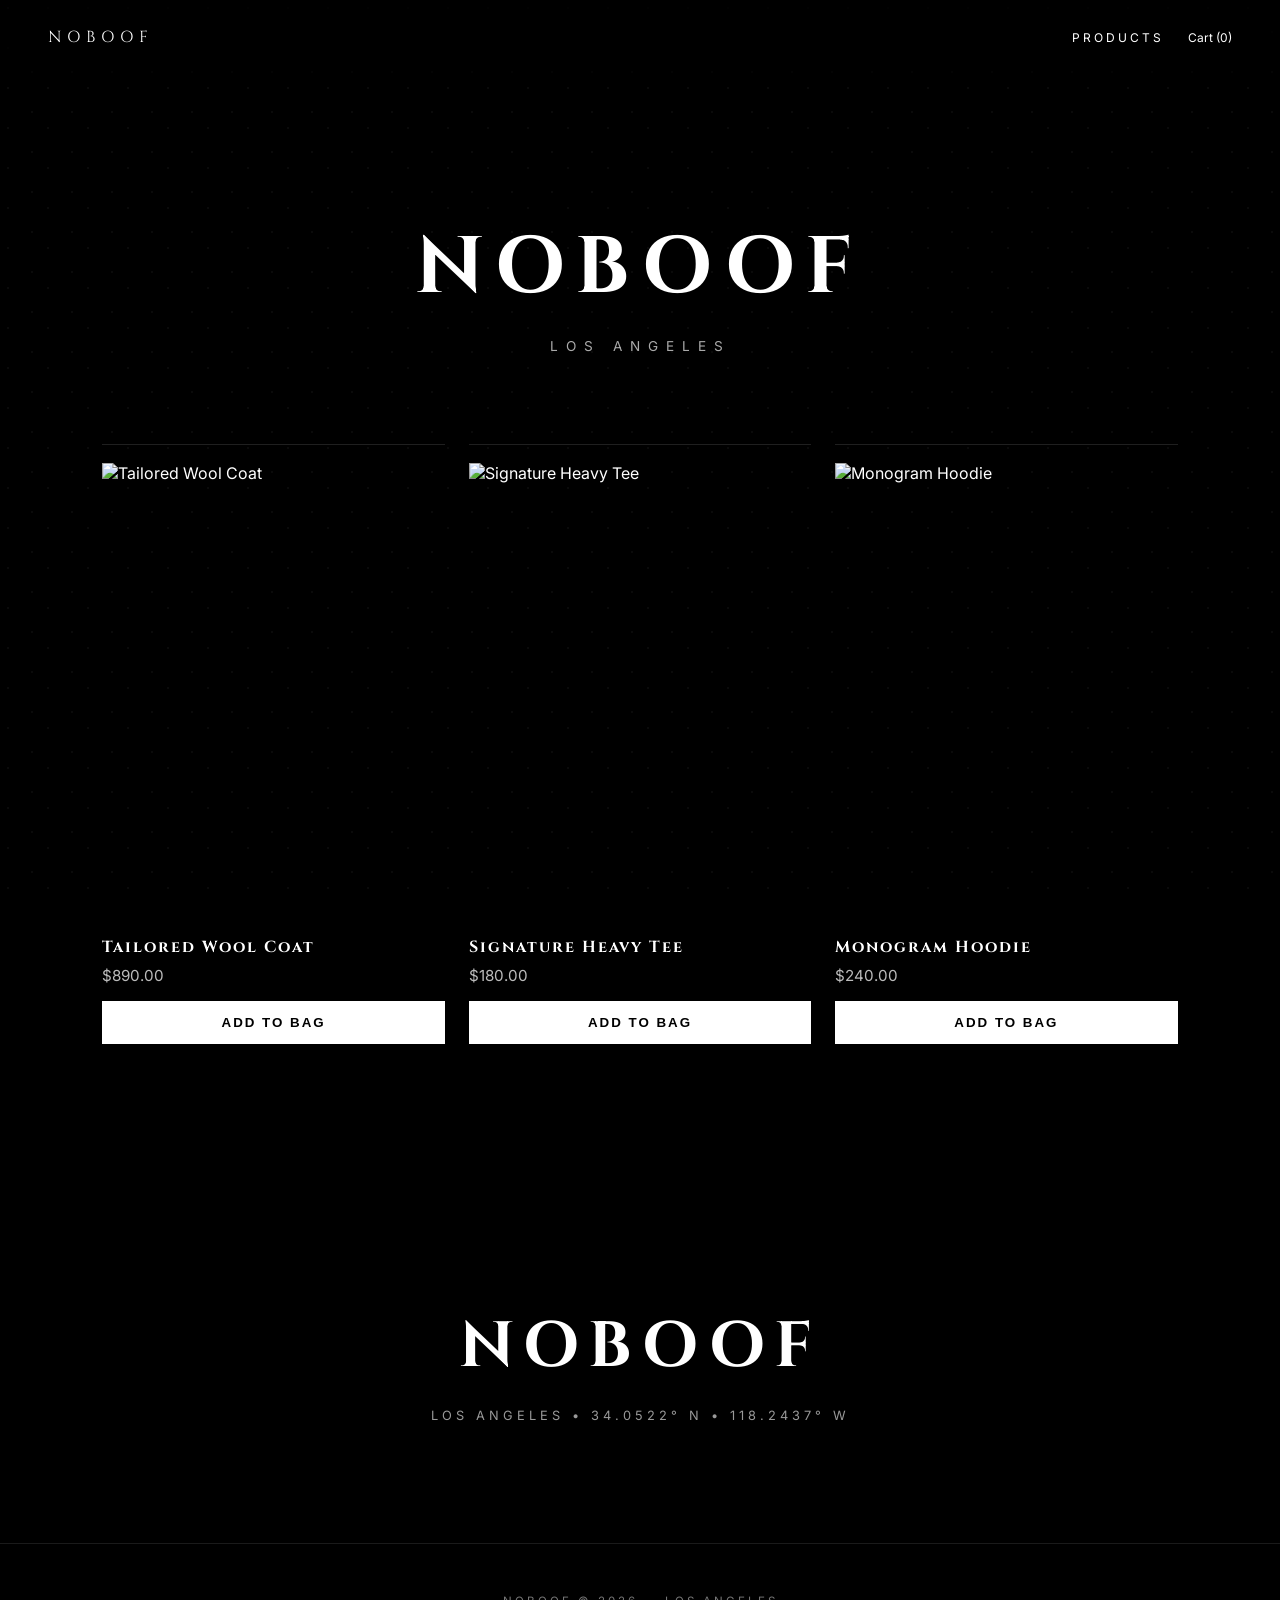
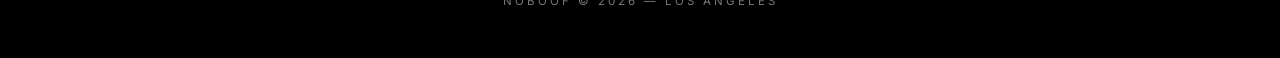
==== commit d9bbf670: "Update index.html" ====
--- a/index.html
+++ b/index.html
@@ -4,40 +4,39 @@
   <meta charset="UTF-8" />
   <meta name="viewport" content="width=device-width, initial-scale=1.0" />
   <title>NOBOOF | Los Angeles</title>
-
   <link rel="preconnect" href="https://fonts.googleapis.com">
   <link rel="preconnect" href="https://fonts.gstatic.com" crossorigin>
   <link href="https://fonts.googleapis.com/css2?family=Cinzel:wght@400;500;700&family=Inter:wght@300;400;500&display=swap" rel="stylesheet">
-
-  <link rel="stylesheet" href="/style.css" />
+  <link rel="stylesheet" href="./style.css" />
   <script src="https://js.stripe.com/v3/"></script>
-  <script type="module" src="/app.js" defer></script>
+  <script defer src="./app.js"></script>
 </head>
 <body>
   <nav>
     <div class="logo">NOBOOF</div>
-
     <div class="nav-links">
       <a href="#products">Products</a>
       <button id="cartToggle" class="nav-button" type="button">Cart (<span id="cartCount">0</span>)</button>
     </div>
   </nav>
 
-  <section class="hero">
-    <div class="hero-content">
-      <h1>NOBOOF</h1>
-      <h2>LOS ANGELES</h2>
-    </div>
-  </section>
+  <main>
+    <section class="hero">
+      <div class="hero-content">
+        <h1>NOBOOF</h1>
+        <h2>LOS ANGELES</h2>
+      </div>
+    </section>
 
-  <section class="section section-minimal" id="products">
-    <div class="product-grid" id="productGrid"></div>
-  </section>
+    <section class="section section-minimal" id="products">
+      <div class="product-grid" id="productGrid"></div>
+    </section>
 
-  <section class="coordinates">
-    <h2>NOBOOF</h2>
-    <p>LOS ANGELES • 34.0522° N • 118.2437° W</p>
-  </section>
+    <section class="coordinates">
+      <h2>NOBOOF</h2>
+      <p>LOS ANGELES • 34.0522° N • 118.2437° W</p>
+    </section>
+  </main>
 
   <footer>
     NOBOOF © 2026 — LOS ANGELES
--- a/style.css
+++ b/style.css
@@ -19,7 +19,7 @@
   content:"";
   position:fixed;
   inset:0;
-  opacity:.05;
+  opacity:.04;
   pointer-events:none;
   background-image:
     radial-gradient(circle at 20% 20%,white 1px,transparent 1px),
@@ -32,7 +32,7 @@
   top:0;
   left:0;
   width:100%;
-  padding:30px 60px;
+  padding:26px 48px;
   display:flex;
   justify-content:space-between;
   align-items:center;
@@ -43,7 +43,7 @@
 .logo{
   font-family:'Cinzel',serif;
   letter-spacing:6px;
-  font-size:1.2rem;
+  font-size:1rem;
 }
 
 .nav-links{
@@ -51,7 +51,7 @@
   gap:24px;
   align-items:center;
   text-transform:uppercase;
-  font-size:.8rem;
+  font-size:.75rem;
   letter-spacing:3px;
 }
 
@@ -66,91 +66,35 @@
 }
 
 .hero{
-  height:100vh;
-  display:flex;
-  align-items:center;
+  min-height:46vh;
+  display:flex;
+  align-items:flex-end;
   justify-content:center;
   text-align:center;
-  position:relative;
-  padding:0 20px;
-}
-
-.hero-content{
-  z-index:2;
+  padding:140px 20px 60px;
 }
 
 .hero h1{
   font-family:'Cinzel',serif;
-  font-size:7rem;
+  font-size:5rem;
   letter-spacing:12px;
   font-weight:700;
 }
 
 .hero h2{
-  font-size:1rem;
+  font-size:.85rem;
   letter-spacing:8px;
-  margin-top:15px;
+  margin-top:16px;
   color:#aaa;
-}
-
-.hero p{
-  margin-top:40px;
-  font-size:1rem;
-  letter-spacing:5px;
-  text-transform:uppercase;
-}
-
-.bg-text{
-  position:absolute;
-  right:-120px;
-  top:50%;
-  transform:translateY(-50%) rotate(90deg);
-  font-size:10rem;
-  color:rgba(255,255,255,.03);
-  letter-spacing:20px;
-  white-space:nowrap;
+  font-weight:400;
 }
 
 .section{
-  padding:140px 10%;
-}
-
-.split{
-  display:grid;
-  grid-template-columns:1fr 1fr;
-  gap:80px;
-  align-items:center;
-}
-
-.image-box{
-  height:600px;
-  overflow:hidden;
-  border:1px solid rgba(255,255,255,.15);
-}
-
-.image-box img{
-  width:100%;
-  height:100%;
-  object-fit:cover;
-  display:block;
-  filter:contrast(1.05) brightness(.95);
-  transition:.6s ease;
-}
-
-.image-box:hover img{
-  transform:scale(1.03);
-}
-
-.statement h3{
-  font-family:'Cinzel',serif;
-  font-size:3rem;
-  margin-bottom:30px;
-}
-
-.statement p{
-  color:#bdbdbd;
-  line-height:1.9;
-  max-width:500px;
+  padding:0 8% 120px;
+}
+
+.section-minimal{
+  padding-top:30px;
 }
 
 .product-grid{
@@ -160,9 +104,8 @@
 }
 
 .product-card{
-  border:1px solid rgba(255,255,255,.15);
-  padding:20px;
-  background:rgba(255,255,255,.02);
+  border-top:1px solid rgba(255,255,255,.12);
+  padding-top:18px;
 }
 
 .product-card img{
@@ -176,12 +119,14 @@
 .product-card h4{
   font-family:'Cinzel',serif;
   letter-spacing:2px;
+  font-size:1rem;
   margin-bottom:8px;
 }
 
 .product-card p{
   color:#bbb;
   margin-bottom:16px;
+  font-size:.95rem;
 }
 
 .product-card button,
@@ -197,60 +142,32 @@
   font-weight:600;
 }
 
-.panels{
-  display:grid;
-  grid-template-columns:repeat(3,1fr);
-  gap:20px;
-}
-
-.panel{
-  border:1px solid rgba(255,255,255,.15);
-  min-height:350px;
-  padding:40px;
-  transition:.4s;
-}
-
-.panel:hover{
-  background:#fff;
-  color:#000;
-}
-
-.panel-number{
-  font-size:4rem;
-  opacity:.2;
-}
-
-.panel-title{
-  margin-top:30px;
-  font-size:1.4rem;
-  letter-spacing:4px;
-}
-
 .coordinates{
   text-align:center;
-  padding:180px 10%;
+  padding:140px 10% 120px;
 }
 
 .coordinates h2{
   font-family:'Cinzel',serif;
-  font-size:6rem;
+  font-size:4rem;
   letter-spacing:10px;
 }
 
 .coordinates p{
-  margin-top:20px;
+  margin-top:18px;
   color:#999;
   letter-spacing:4px;
+  font-size:.8rem;
 }
 
 footer{
   text-align:center;
-  padding:60px;
+  padding:50px 20px;
   border-top:1px solid rgba(255,255,255,.1);
   color:#777;
   letter-spacing:3px;
   text-transform:uppercase;
-  font-size:.75rem;
+  font-size:.72rem;
 }
 
 .cart-drawer{
@@ -356,20 +273,11 @@
 
 @media(max-width:900px){
   .hero h1{
-    font-size:4rem;
-  }
-
-  .split{
+    font-size:3.5rem;
+  }
+
+  .product-grid{
     grid-template-columns:1fr;
-  }
-
-  .product-grid,
-  .panels{
-    grid-template-columns:1fr;
-  }
-
-  .coordinates h2{
-    font-size:3rem;
   }
 
   nav{
@@ -381,11 +289,7 @@
     font-size:.65rem;
   }
 
-  .bg-text{
-    display:none;
-  }
-
-  .image-box{
-    height:420px;
-  }
-}
+  .coordinates h2{
+    font-size:2.6rem;
+  }
+}
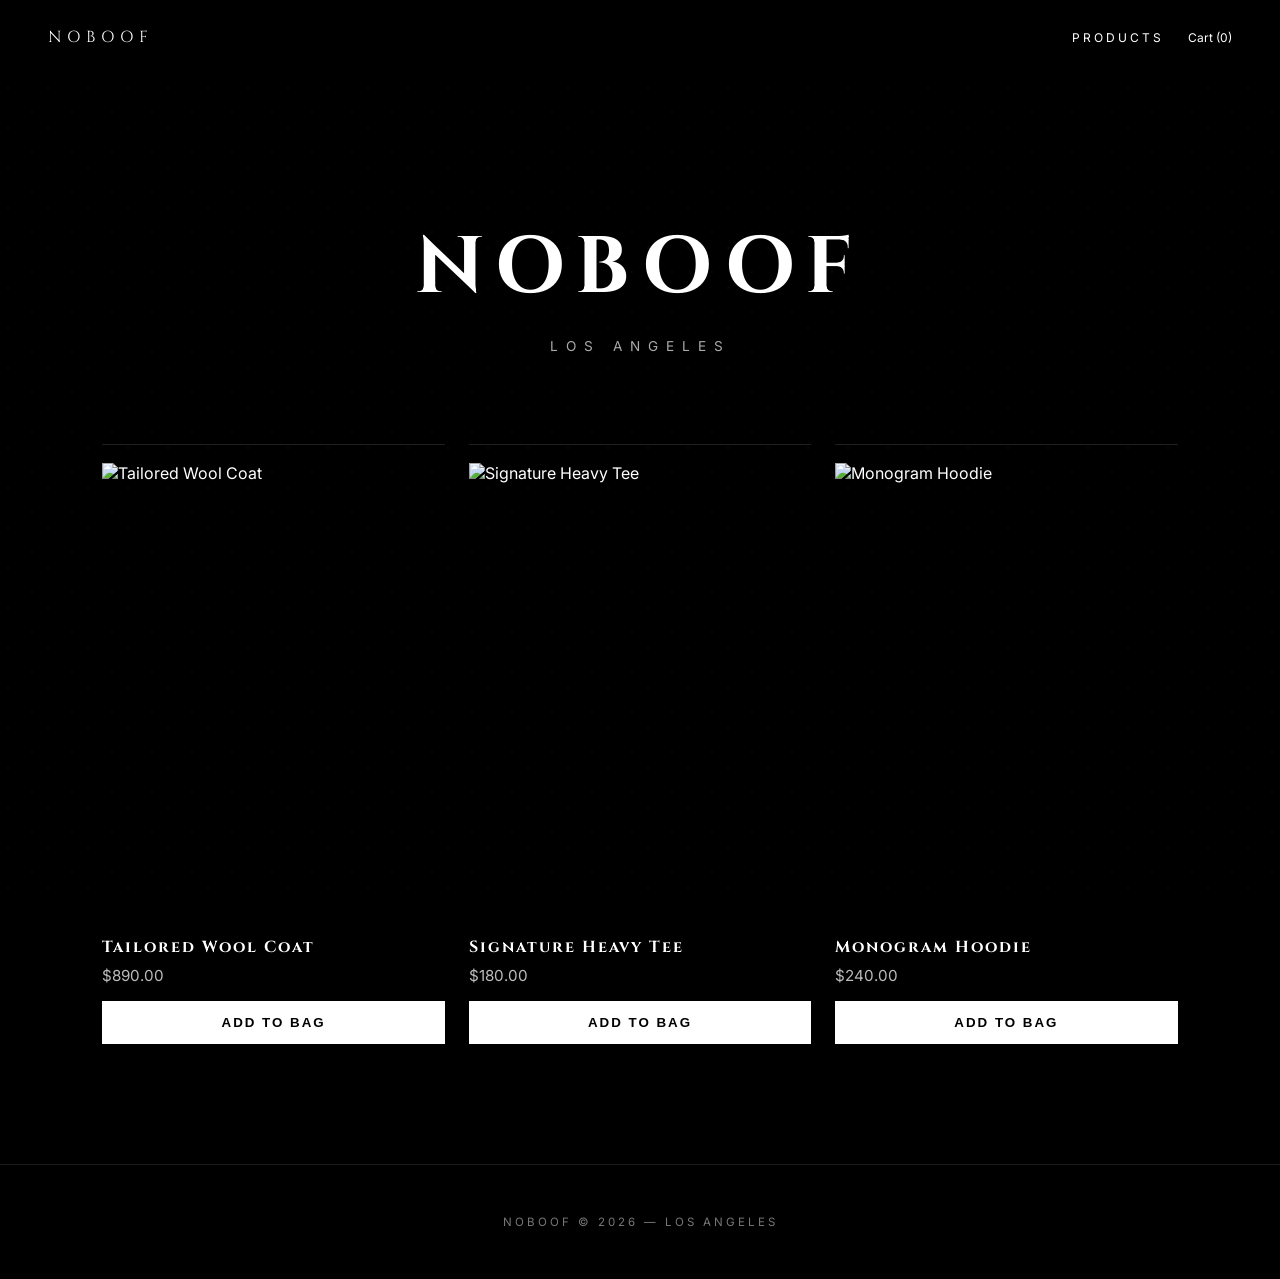
==== commit 0c6bb154: "Update index.html" ====
--- a/index.html
+++ b/index.html
@@ -8,7 +8,6 @@
   <link rel="preconnect" href="https://fonts.gstatic.com" crossorigin>
   <link href="https://fonts.googleapis.com/css2?family=Cinzel:wght@400;500;700&family=Inter:wght@300;400;500&display=swap" rel="stylesheet">
   <link rel="stylesheet" href="./style.css" />
-  <script src="https://js.stripe.com/v3/"></script>
   <script defer src="./app.js"></script>
 </head>
 <body>
@@ -31,11 +30,6 @@
     <section class="section section-minimal" id="products">
       <div class="product-grid" id="productGrid"></div>
     </section>
-
-    <section class="coordinates">
-      <h2>NOBOOF</h2>
-      <p>LOS ANGELES • 34.0522° N • 118.2437° W</p>
-    </section>
   </main>
 
   <footer>
@@ -56,8 +50,7 @@
         <strong id="cartSubtotal">$0.00</strong>
       </div>
 
-      <button id="checkoutBtn" class="checkout-btn" type="button">Checkout</button>
-      <div id="checkoutMount"></div>
+      <button id="checkoutBtn" class="checkout-btn" type="button" disabled>Checkout Later</button>
     </div>
   </aside>
 </body>
--- a/style.css
+++ b/style.css
@@ -1,295 +1,295 @@
-*{
-  margin:0;
-  padding:0;
-  box-sizing:border-box;
-}
-
-html{
-  scroll-behavior:smooth;
-}
-
-body{
-  background:#000;
-  color:#fff;
-  font-family:'Inter',sans-serif;
-  overflow-x:hidden;
-}
-
-body::before{
-  content:"";
-  position:fixed;
-  inset:0;
-  opacity:.04;
-  pointer-events:none;
+* {
+  margin: 0;
+  padding: 0;
+  box-sizing: border-box;
+}
+
+html {
+  scroll-behavior: smooth;
+}
+
+body {
+  background: #000;
+  color: #fff;
+  font-family: 'Inter', sans-serif;
+  overflow-x: hidden;
+}
+
+body::before {
+  content: "";
+  position: fixed;
+  inset: 0;
+  opacity: .04;
+  pointer-events: none;
   background-image:
-    radial-gradient(circle at 20% 20%,white 1px,transparent 1px),
-    radial-gradient(circle at 80% 80%,white 1px,transparent 1px);
-  background-size:40px 40px;
-}
-
-nav{
-  position:fixed;
-  top:0;
-  left:0;
-  width:100%;
-  padding:26px 48px;
-  display:flex;
-  justify-content:space-between;
-  align-items:center;
-  z-index:100;
-  backdrop-filter:blur(12px);
-}
-
-.logo{
-  font-family:'Cinzel',serif;
-  letter-spacing:6px;
-  font-size:1rem;
-}
-
-.nav-links{
-  display:flex;
-  gap:24px;
-  align-items:center;
-  text-transform:uppercase;
-  font-size:.75rem;
-  letter-spacing:3px;
+    radial-gradient(circle at 20% 20%, white 1px, transparent 1px),
+    radial-gradient(circle at 80% 80%, white 1px, transparent 1px);
+  background-size: 40px 40px;
+}
+
+nav {
+  position: fixed;
+  top: 0;
+  left: 0;
+  width: 100%;
+  padding: 26px 48px;
+  display: flex;
+  justify-content: space-between;
+  align-items: center;
+  z-index: 100;
+  backdrop-filter: blur(12px);
+}
+
+.logo {
+  font-family: 'Cinzel', serif;
+  letter-spacing: 6px;
+  font-size: 1rem;
+}
+
+.nav-links {
+  display: flex;
+  gap: 24px;
+  align-items: center;
+  text-transform: uppercase;
+  font-size: .75rem;
+  letter-spacing: 3px;
 }
 
 .nav-links a,
-.nav-button{
-  color:white;
-  text-decoration:none;
-  background:none;
-  border:none;
-  cursor:pointer;
-  font:inherit;
-}
-
-.hero{
-  min-height:46vh;
-  display:flex;
-  align-items:flex-end;
-  justify-content:center;
-  text-align:center;
-  padding:140px 20px 60px;
-}
-
-.hero h1{
-  font-family:'Cinzel',serif;
-  font-size:5rem;
-  letter-spacing:12px;
-  font-weight:700;
-}
-
-.hero h2{
-  font-size:.85rem;
-  letter-spacing:8px;
-  margin-top:16px;
-  color:#aaa;
-  font-weight:400;
-}
-
-.section{
-  padding:0 8% 120px;
-}
-
-.section-minimal{
-  padding-top:30px;
-}
-
-.product-grid{
-  display:grid;
-  grid-template-columns:repeat(3,1fr);
-  gap:24px;
-}
-
-.product-card{
-  border-top:1px solid rgba(255,255,255,.12);
-  padding-top:18px;
-}
-
-.product-card img{
-  width:100%;
-  aspect-ratio:3/4;
-  object-fit:cover;
-  display:block;
-  margin-bottom:16px;
-}
-
-.product-card h4{
-  font-family:'Cinzel',serif;
-  letter-spacing:2px;
-  font-size:1rem;
-  margin-bottom:8px;
-}
-
-.product-card p{
-  color:#bbb;
-  margin-bottom:16px;
-  font-size:.95rem;
+.nav-button {
+  color: white;
+  text-decoration: none;
+  background: none;
+  border: none;
+  cursor: pointer;
+  font: inherit;
+}
+
+.hero {
+  min-height: 46vh;
+  display: flex;
+  align-items: flex-end;
+  justify-content: center;
+  text-align: center;
+  padding: 140px 20px 60px;
+}
+
+.hero h1 {
+  font-family: 'Cinzel', serif;
+  font-size: 5rem;
+  letter-spacing: 12px;
+  font-weight: 700;
+}
+
+.hero h2 {
+  font-size: .85rem;
+  letter-spacing: 8px;
+  margin-top: 16px;
+  color: #aaa;
+  font-weight: 400;
+}
+
+.section {
+  padding: 0 8% 120px;
+}
+
+.section-minimal {
+  padding-top: 30px;
+}
+
+.product-grid {
+  display: grid;
+  grid-template-columns: repeat(3, 1fr);
+  gap: 24px;
+}
+
+.product-card {
+  border-top: 1px solid rgba(255,255,255,.12);
+  padding-top: 18px;
+}
+
+.product-card img {
+  width: 100%;
+  aspect-ratio: 3 / 4;
+  object-fit: cover;
+  display: block;
+  margin-bottom: 16px;
+}
+
+.product-card h4 {
+  font-family: 'Cinzel', serif;
+  letter-spacing: 2px;
+  font-size: 1rem;
+  margin-bottom: 8px;
+}
+
+.product-card p {
+  color: #bbb;
+  margin-bottom: 16px;
+  font-size: .95rem;
 }
 
 .product-card button,
-.checkout-btn{
-  width:100%;
-  padding:14px 18px;
-  background:#fff;
-  color:#000;
-  border:none;
-  cursor:pointer;
-  text-transform:uppercase;
-  letter-spacing:2px;
-  font-weight:600;
-}
-
-.coordinates{
-  text-align:center;
-  padding:140px 10% 120px;
-}
-
-.coordinates h2{
-  font-family:'Cinzel',serif;
-  font-size:4rem;
-  letter-spacing:10px;
-}
-
-.coordinates p{
-  margin-top:18px;
-  color:#999;
-  letter-spacing:4px;
-  font-size:.8rem;
-}
-
-footer{
-  text-align:center;
-  padding:50px 20px;
-  border-top:1px solid rgba(255,255,255,.1);
-  color:#777;
-  letter-spacing:3px;
-  text-transform:uppercase;
-  font-size:.72rem;
-}
-
-.cart-drawer{
-  position:fixed;
-  top:0;
-  right:0;
-  width:min(420px,100vw);
-  height:100vh;
-  background:#0b0b0b;
-  border-left:1px solid rgba(255,255,255,.12);
-  padding:24px;
-  z-index:200;
-  transform:translateX(100%);
-  transition:transform .3s ease;
-  overflow:auto;
-}
-
-.cart-drawer.open{
-  transform:translateX(0);
-}
-
-.cart-header{
-  display:flex;
-  justify-content:space-between;
-  align-items:center;
-  margin-bottom:24px;
-}
-
-.cart-header button{
-  background:none;
-  border:none;
-  color:#fff;
-  font-size:2rem;
-  cursor:pointer;
-}
-
-.cart-items{
-  display:flex;
-  flex-direction:column;
-  gap:16px;
-}
-
-.cart-item{
-  display:grid;
-  grid-template-columns:80px 1fr;
-  gap:12px;
-  border-bottom:1px solid rgba(255,255,255,.08);
-  padding-bottom:16px;
-}
-
-.cart-item img{
-  width:80px;
-  height:100px;
-  object-fit:cover;
-}
-
-.cart-item h4{
-  font-size:1rem;
-  margin-bottom:6px;
-}
-
-.cart-item p{
-  color:#bbb;
-  margin-bottom:10px;
-}
-
-.cart-item input{
-  width:70px;
-  padding:8px;
-  margin-top:8px;
-}
-
-.remove-btn{
-  margin-top:10px;
-  background:none;
-  border:none;
-  color:#ddd;
-  cursor:pointer;
-  text-decoration:underline;
-}
-
-.cart-summary{
-  margin-top:20px;
-  border-top:1px solid rgba(255,255,255,.12);
-  padding-top:20px;
-}
-
-.cart-row{
-  display:flex;
-  justify-content:space-between;
-  margin-bottom:16px;
-}
-
-#checkoutMount{
-  margin-top:18px;
-}
-
-.embedded-checkout{
-  min-height:520px;
-  background:#111;
-  border:1px solid rgba(255,255,255,.1);
-}
-
-@media(max-width:900px){
-  .hero h1{
-    font-size:3.5rem;
-  }
-
-  .product-grid{
-    grid-template-columns:1fr;
-  }
-
-  nav{
-    padding:20px;
-  }
-
-  .nav-links{
-    gap:15px;
-    font-size:.65rem;
-  }
-
-  .coordinates h2{
-    font-size:2.6rem;
-  }
-}
+.checkout-btn {
+  width: 100%;
+  padding: 14px 18px;
+  background: #fff;
+  color: #000;
+  border: none;
+  cursor: pointer;
+  text-transform: uppercase;
+  letter-spacing: 2px;
+  font-weight: 600;
+}
+
+.coordinates {
+  text-align: center;
+  padding: 140px 10% 120px;
+}
+
+.coordinates h2 {
+  font-family: 'Cinzel', serif;
+  font-size: 4rem;
+  letter-spacing: 10px;
+}
+
+.coordinates p {
+  margin-top: 18px;
+  color: #999;
+  letter-spacing: 4px;
+  font-size: .8rem;
+}
+
+footer {
+  text-align: center;
+  padding: 50px 20px;
+  border-top: 1px solid rgba(255,255,255,.1);
+  color: #777;
+  letter-spacing: 3px;
+  text-transform: uppercase;
+  font-size: .72rem;
+}
+
+.cart-drawer {
+  position: fixed;
+  top: 0;
+  right: 0;
+  width: min(420px, 100vw);
+  height: 100vh;
+  background: #0b0b0b;
+  border-left: 1px solid rgba(255,255,255,.12);
+  padding: 24px;
+  z-index: 200;
+  transform: translateX(100%);
+  transition: transform .3s ease;
+  overflow: auto;
+}
+
+.cart-drawer.open {
+  transform: translateX(0);
+}
+
+.cart-header {
+  display: flex;
+  justify-content: space-between;
+  align-items: center;
+  margin-bottom: 24px;
+}
+
+.cart-header button {
+  background: none;
+  border: none;
+  color: #fff;
+  font-size: 2rem;
+  cursor: pointer;
+}
+
+.cart-items {
+  display: flex;
+  flex-direction: column;
+  gap: 16px;
+}
+
+.cart-item {
+  display: grid;
+  grid-template-columns: 80px 1fr;
+  gap: 12px;
+  border-bottom: 1px solid rgba(255,255,255,.08);
+  padding-bottom: 16px;
+}
+
+.cart-item img {
+  width: 80px;
+  height: 100px;
+  object-fit: cover;
+}
+
+.cart-item h4 {
+  font-size: 1rem;
+  margin-bottom: 6px;
+}
+
+.cart-item p {
+  color: #bbb;
+  margin-bottom: 10px;
+}
+
+.cart-item input {
+  width: 70px;
+  padding: 8px;
+  margin-top: 8px;
+}
+
+.remove-btn {
+  margin-top: 10px;
+  background: none;
+  border: none;
+  color: #ddd;
+  cursor: pointer;
+  text-decoration: underline;
+}
+
+.cart-summary {
+  margin-top: 20px;
+  border-top: 1px solid rgba(255,255,255,.12);
+  padding-top: 20px;
+}
+
+.cart-row {
+  display: flex;
+  justify-content: space-between;
+  margin-bottom: 16px;
+}
+
+#checkoutMount {
+  margin-top: 18px;
+}
+
+.embedded-checkout {
+  min-height: 520px;
+  background: #111;
+  border: 1px solid rgba(255,255,255,.1);
+}
+
+@media (max-width: 900px) {
+  .hero h1 {
+    font-size: 3.5rem;
+  }
+
+  .product-grid {
+    grid-template-columns: 1fr;
+  }
+
+  nav {
+    padding: 20px;
+  }
+
+  .nav-links {
+    gap: 15px;
+    font-size: .65rem;
+  }
+
+  .coordinates h2 {
+    font-size: 2.6rem;
+  }
+}
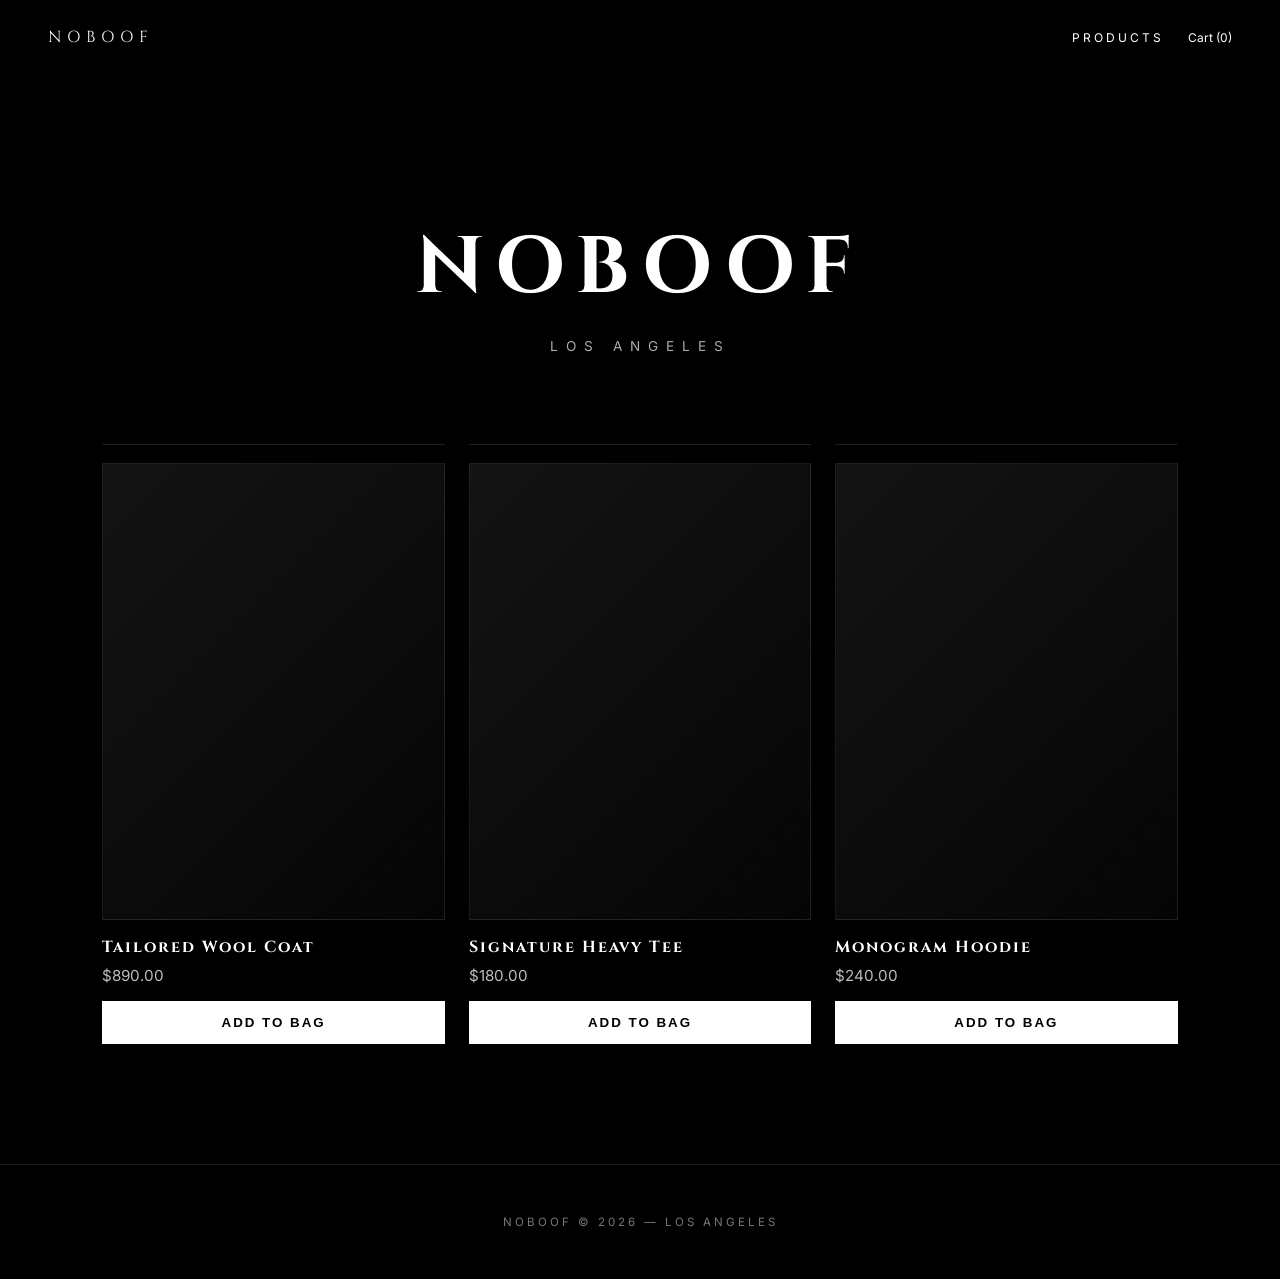
==== commit 71ef4b33: "Update index.html" ====
--- a/index.html
+++ b/index.html
@@ -1,4 +1,4 @@
-<!DOCTYPE html>
+<!DOCTYPE html> 
 <html lang="en">
 <head>
   <meta charset="UTF-8" />
--- a/style.css
+++ b/style.css
@@ -293,3 +293,19 @@
     font-size: 2.6rem;
   }
 }
+.product-placeholder,
+.cart-item-swatch {
+  width: 100%;
+  background: linear-gradient(135deg, rgba(255,255,255,.08), rgba(255,255,255,.02));
+  border: 1px solid rgba(255,255,255,.08);
+}
+
+.product-placeholder {
+  aspect-ratio: 3 / 4;
+  margin-bottom: 16px;
+}
+
+.cart-item-swatch {
+  width: 80px;
+  height: 100px;
+}
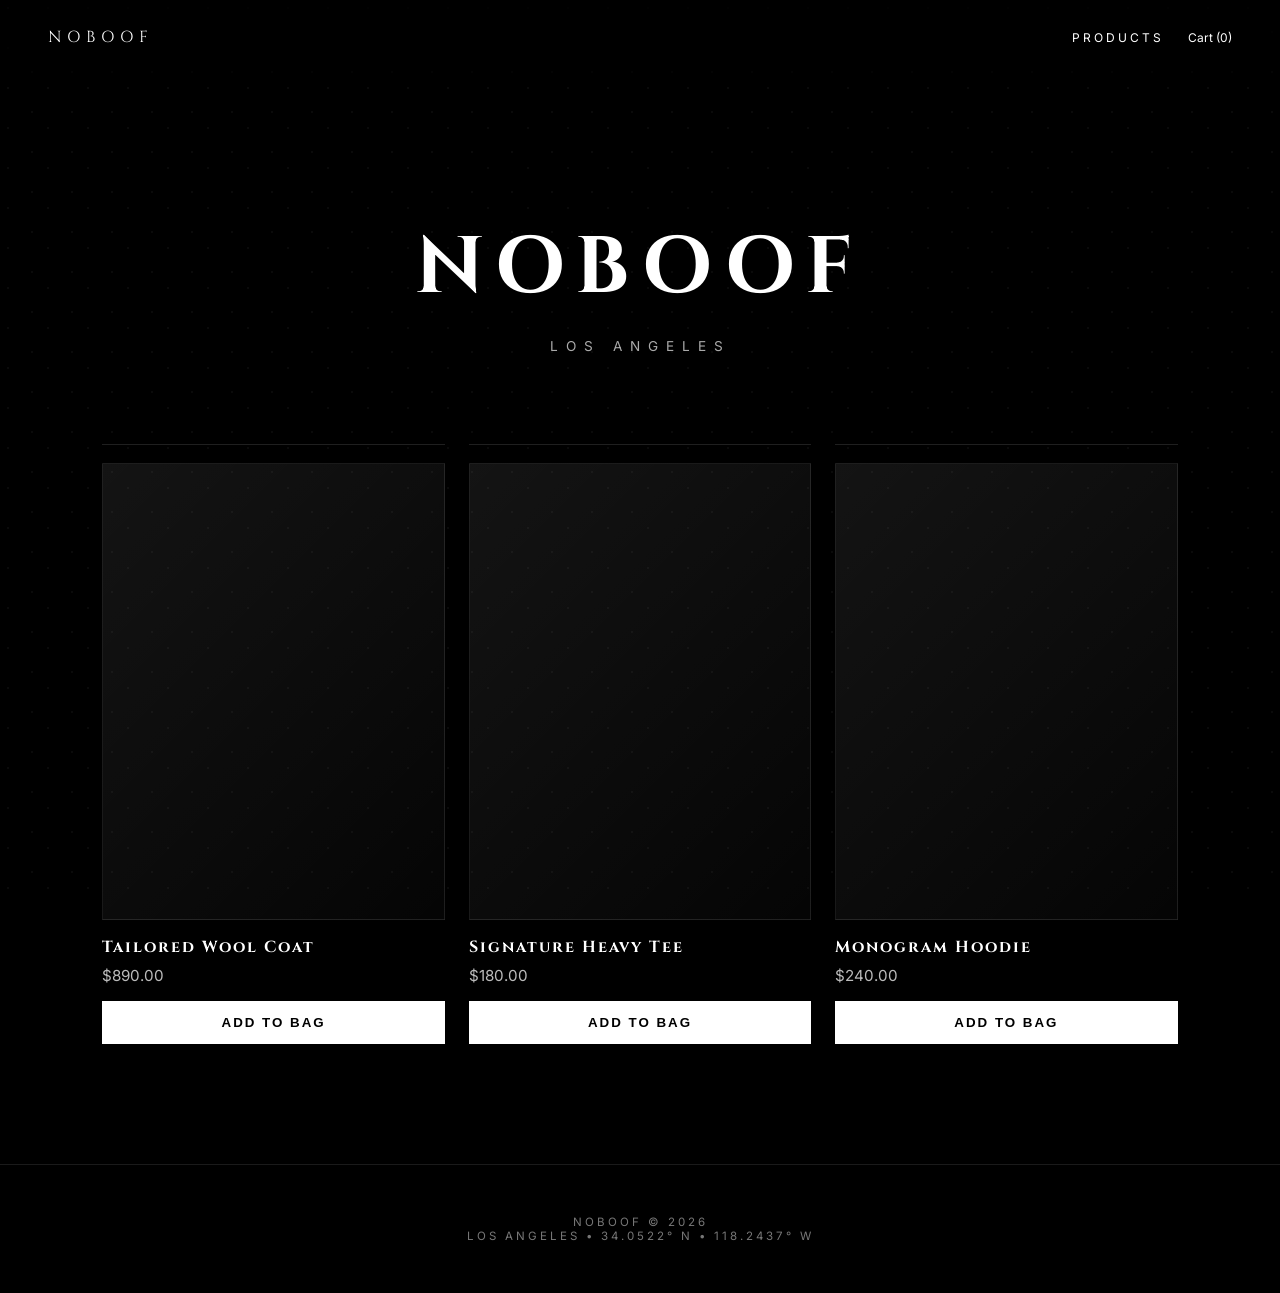
==== commit a1a5b989: "Update index.html" ====
--- a/index.html
+++ b/index.html
@@ -1,4 +1,4 @@
-<!DOCTYPE html> 
+<!DOCTYPE html>
 <html lang="en">
 <head>
   <meta charset="UTF-8" />
@@ -32,8 +32,9 @@
     </section>
   </main>
 
-  <footer>
-    NOBOOF © 2026 — LOS ANGELES
+  <footer class="site-footer">
+    <div class="footer-brand">NOBOOF © 2026</div>
+    <div class="footer-location">LOS ANGELES • 34.0522° N • 118.2437° W</div>
   </footer>
 
   <aside class="cart-drawer" id="cartDrawer" aria-hidden="true">
